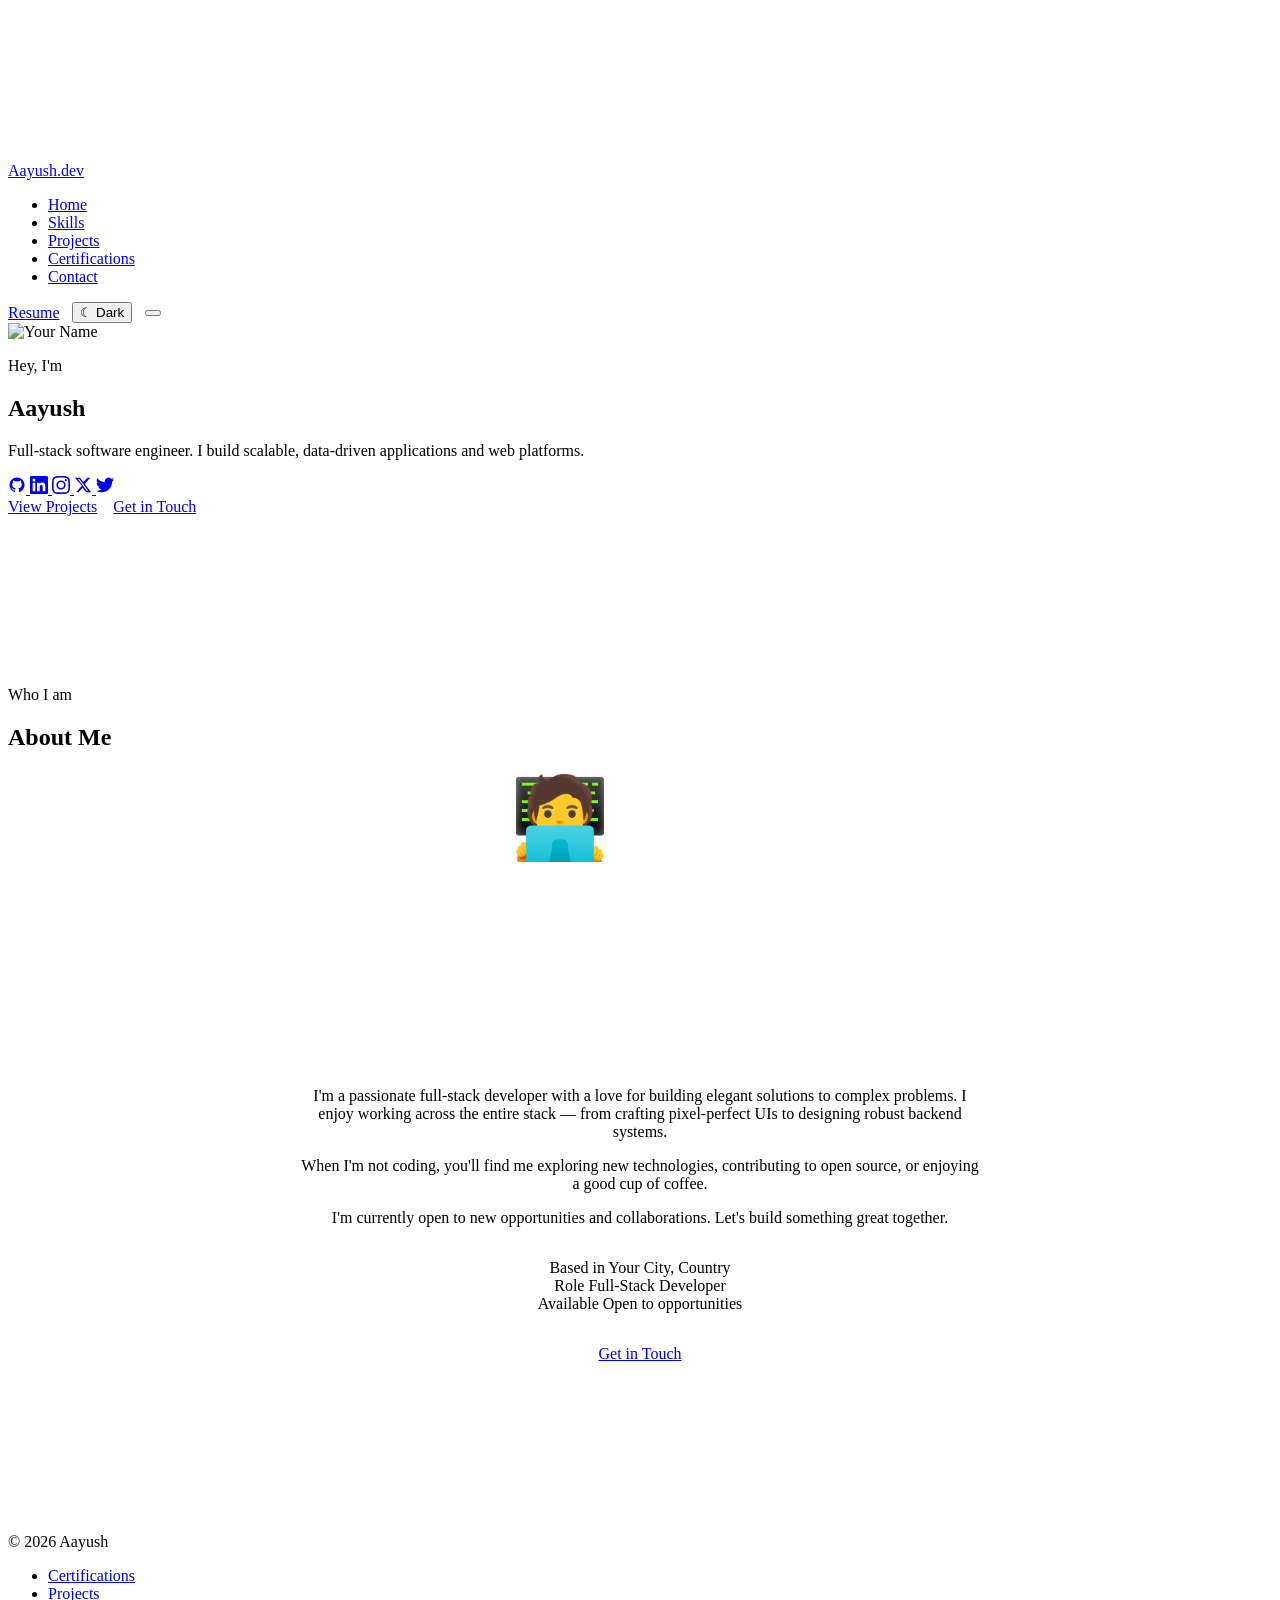
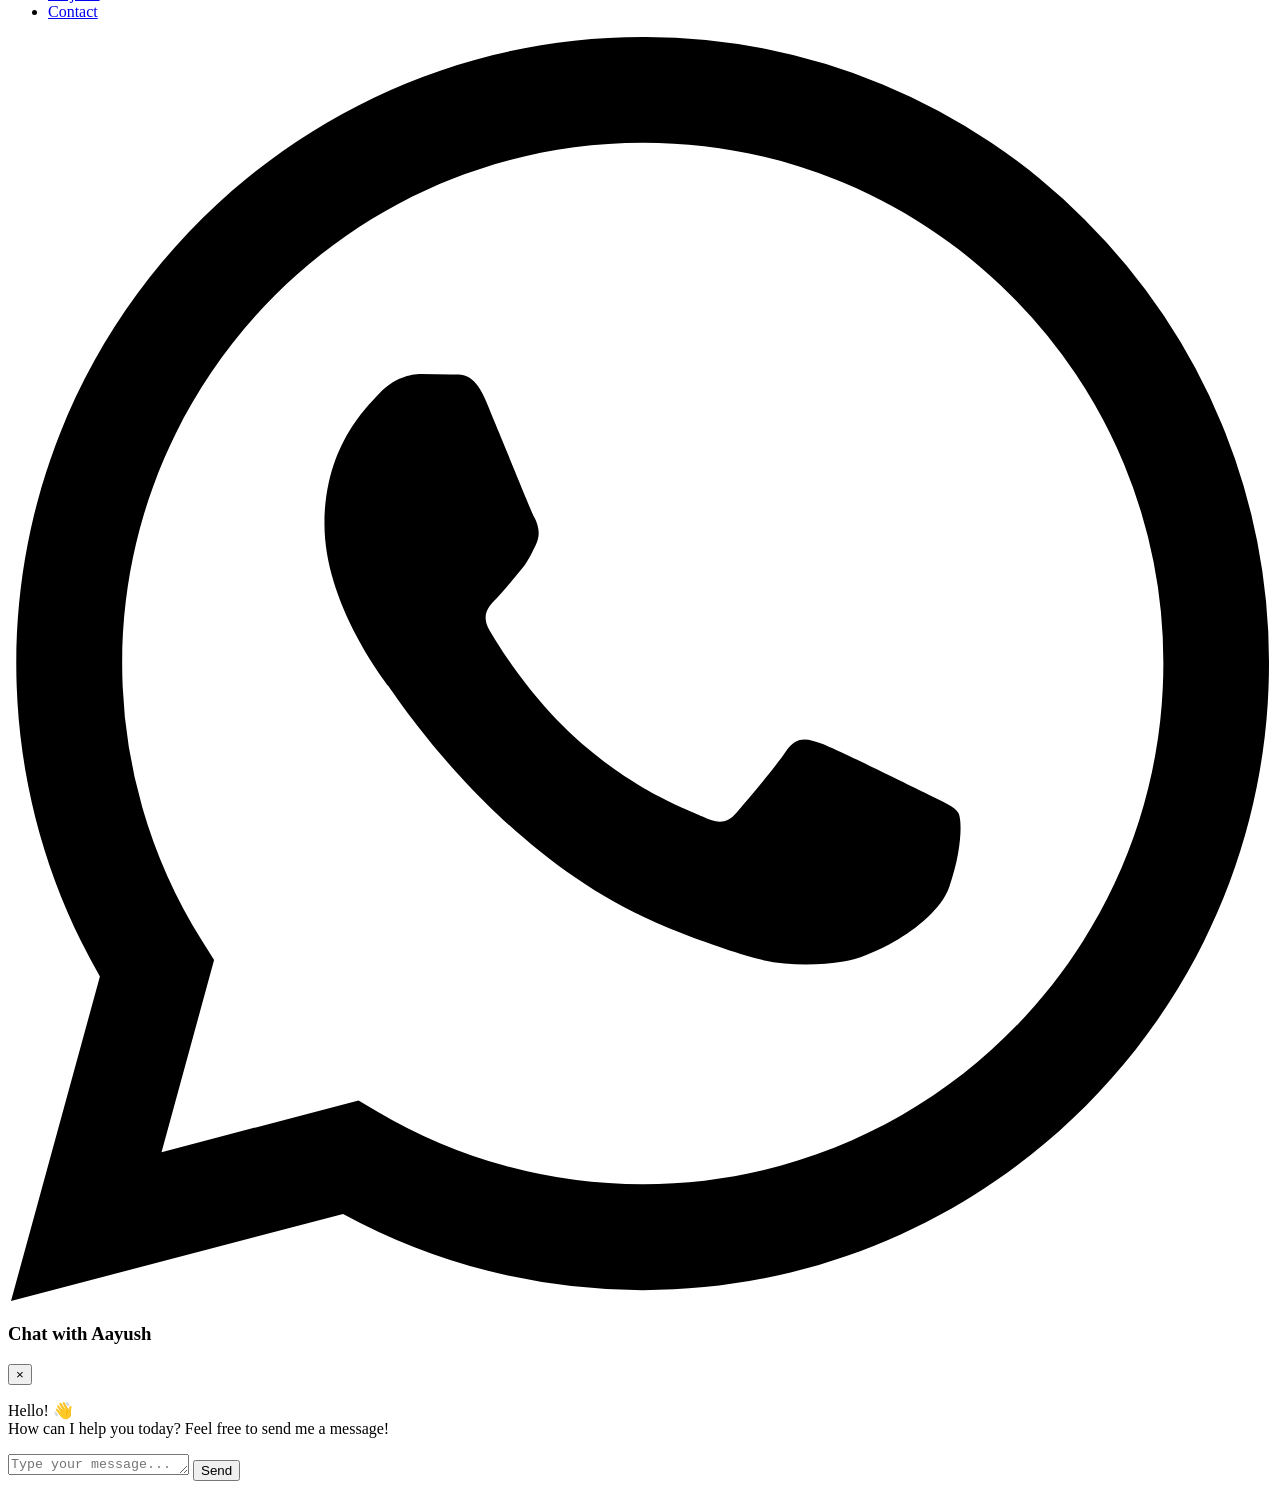
==== index.html @ 555d661d "Add files via upload" ====
<!DOCTYPE html>
<html lang="en">
<head>
  <meta charset="UTF-8" />
  <meta name="viewport" content="width=device-width, initial-scale=1.0" />
  <title>Aayush — Full Stack Developer</title>
  <link rel="stylesheet" href="css/style.css" />
</head>
<body>
  <canvas id="starfield" aria-hidden="true"></canvas>
  <div id="curtain"></div>

  <nav>
    <a href="index.html" class="logo">Aayush.dev</a>
    <ul>
      <li><a href="index.html">Home</a></li>
      <li><a href="skills.html">Skills</a></li>
      <li><a href="projects.html">Projects</a></li>
      <li><a href="certifications.html">Certifications</a></li>
      <li><a href="contact.html">Contact</a></li>
    </ul>
    <div style="display:flex; align-items:center; gap:0.8rem;">
      <a href="resume.html" class="btn nav-resume-btn" aria-label="View Resume">Resume</a>
      <button id="theme-toggle" class="theme-toggle" aria-label="Toggle dark mode">
        <span class="toggle-icon">☾</span>
        <span class="toggle-label">Dark</span>
      </button>
      <button class="hamburger" aria-label="Toggle menu">
        <span></span><span></span><span></span>
      </button>
    </div>
  </nav>

  <!-- HERO -->
  <section class="hero">
    <div class="hero-inner">
      <div class="hero-layout">
        <div class="hero-photo" aria-label="Profile photo placeholder">
          <img src="1700995876569.jpg" alt="Your Name">
          
        </div>
        <div class="hero-text">
          <p class="hero-eyebrow">Hey, I'm</p>
          <h1>Aayush</h1>
          <p class="hero-desc">
            Full-stack software engineer. I build scalable, data-driven
            applications and web platforms.
          </p>
          <!-- Social Icons -->
          <div class="social-icons" aria-label="Social media links">
            <a href="https://github.com/aayush0024" target="_blank" rel="noopener noreferrer" class="social-icon" aria-label="GitHub">
              <svg width="18" height="18" viewBox="0 0 24 24" fill="currentColor"><path d="M12 2C6.477 2 2 6.477 2 12c0 4.418 2.865 8.166 6.839 9.489.5.092.682-.217.682-.482 0-.237-.009-.868-.013-1.703-2.782.604-3.369-1.342-3.369-1.342-.454-1.154-1.11-1.462-1.11-1.462-.908-.62.069-.608.069-.608 1.003.07 1.531 1.03 1.531 1.03.892 1.529 2.341 1.087 2.91.832.092-.647.35-1.088.636-1.338-2.22-.253-4.555-1.11-4.555-4.943 0-1.091.39-1.984 1.029-2.683-.103-.253-.446-1.27.098-2.647 0 0 .84-.269 2.75 1.025A9.578 9.578 0 0 1 12 6.836a9.59 9.59 0 0 1 2.504.337c1.909-1.294 2.747-1.025 2.747-1.025.546 1.377.202 2.394.1 2.647.64.699 1.028 1.592 1.028 2.683 0 3.842-2.339 4.687-4.566 4.935.359.309.678.919.678 1.852 0 1.336-.012 2.415-.012 2.743 0 .267.18.578.688.48C19.138 20.163 22 16.418 22 12c0-5.523-4.477-10-10-10z"/></svg>
            </a>
            <a href="https://linkedin.com/in/aayush0024" target="_blank" rel="noopener noreferrer" class="social-icon" aria-label="LinkedIn">
              <svg width="18" height="18" viewBox="0 0 24 24" fill="currentColor"><path d="M20.447 20.452h-3.554v-5.569c0-1.328-.027-3.037-1.852-3.037-1.853 0-2.136 1.445-2.136 2.939v5.667H9.351V9h3.414v1.561h.046c.477-.9 1.637-1.85 3.37-1.85 3.601 0 4.267 2.37 4.267 5.455v6.286zM5.337 7.433a2.062 2.062 0 0 1-2.063-2.065 2.064 2.064 0 1 1 2.063 2.065zm1.782 13.019H3.555V9h3.564v11.452zM22.225 0H1.771C.792 0 0 .774 0 1.729v20.542C0 23.227.792 24 1.771 24h20.451C23.2 24 24 23.227 24 22.271V1.729C24 .774 23.2 0 22.222 0h.003z"/></svg>
            </a>
            <a href="https://instagram.com/yourhandle" target="_blank" rel="noopener noreferrer" class="social-icon" aria-label="Instagram">
              <svg width="18" height="18" viewBox="0 0 24 24" fill="currentColor"><path d="M12 2.163c3.204 0 3.584.012 4.85.07 3.252.148 4.771 1.691 4.919 4.919.058 1.265.069 1.645.069 4.849 0 3.205-.012 3.584-.069 4.849-.149 3.225-1.664 4.771-4.919 4.919-1.266.058-1.644.07-4.85.07-3.204 0-3.584-.012-4.849-.07-3.26-.149-4.771-1.699-4.919-4.92-.058-1.265-.07-1.644-.07-4.849 0-3.204.013-3.583.07-4.849.149-3.227 1.664-4.771 4.919-4.919 1.266-.057 1.645-.069 4.849-.069zM12 0C8.741 0 8.333.014 7.053.072 2.695.272.273 2.69.073 7.052.014 8.333 0 8.741 0 12c0 3.259.014 3.668.072 4.948.2 4.358 2.618 6.78 6.98 6.98C8.333 23.986 8.741 24 12 24c3.259 0 3.668-.014 4.948-.072 4.354-.2 6.782-2.618 6.979-6.98.059-1.28.073-1.689.073-4.948 0-3.259-.014-3.667-.072-4.947-.196-4.354-2.617-6.78-6.979-6.98C15.668.014 15.259 0 12 0zm0 5.838a6.162 6.162 0 1 0 0 12.324 6.162 6.162 0 0 0 0-12.324zM12 16a4 4 0 1 1 0-8 4 4 0 0 1 0 8zm6.406-11.845a1.44 1.44 0 1 0 0 2.881 1.44 1.44 0 0 0 0-2.881z"/></svg>
            </a>
            <a href="https://x.com/yourhandle" target="_blank" rel="noopener noreferrer" class="social-icon" aria-label="X (Twitter)">
              <svg width="18" height="18" viewBox="0 0 24 24" fill="currentColor"><path d="M18.244 2.25h3.308l-7.227 8.26 8.502 11.24H16.17l-4.714-6.231-5.401 6.231H2.746l7.73-8.835L1.254 2.25H8.08l4.253 5.622 5.911-5.622zm-1.161 17.52h1.833L7.084 4.126H5.117z"/></svg>
            </a>
            <a href="https://twitter.com/yourhandle" target="_blank" rel="noopener noreferrer" class="social-icon" aria-label="Twitter">
              <svg width="18" height="18" viewBox="0 0 24 24" fill="currentColor"><path d="M23.953 4.57a10 10 0 0 1-2.825.775 4.958 4.958 0 0 0 2.163-2.723 9.99 9.99 0 0 1-3.127 1.195 4.929 4.929 0 0 0-8.384 4.482C7.69 8.095 4.067 6.13 1.64 3.162a4.822 4.822 0 0 0-.666 2.475c0 1.71.87 3.213 2.188 4.096a4.904 4.904 0 0 1-2.228-.616v.06a4.923 4.923 0 0 0 3.946 4.827 4.996 4.996 0 0 1-2.212.085 4.937 4.937 0 0 0 4.604 3.417 9.868 9.868 0 0 1-6.102 2.105c-.39 0-.779-.023-1.17-.067a13.995 13.995 0 0 0 7.557 2.209c9.054 0 13.999-7.496 13.999-13.986 0-.209 0-.42-.015-.63a9.936 9.936 0 0 0 2.46-2.548l-.047-.02z"/></svg>
            </a>
          </div>
          <!-- CTA Buttons -->
          <div style="display:flex; gap:1rem; flex-wrap:wrap;">
            <a href="projects.html" class="btn">View Projects</a>
            <a href="contact.html" class="btn btn-ghost">Get in Touch</a>
          </div>
        </div>
      </div>
      <!-- <p class="scroll-hint">Scroll</p> -->
    </div>
  </section>

  <canvas class="canvas-divider" aria-hidden="true"></canvas>

  <!-- ABOUT ME SECTION -->
  <section>
    <div class="section-inner">
      <p class="section-label fade-in">Who I am</p>
      <h2 class="section-title fade-in">About Me</h2>

      <div class="fade-in" style="display:flex; justify-content:center; margin-bottom: 3.5rem;">
        <div class="about-photo-placeholder" aria-label="Profile photo" style="width:260px; height:260px; font-size:5rem;">🧑‍💻</div>
      </div>

      <div class="about-text fade-in" style="max-width: 680px; margin: 0 auto; text-align: center;">
        <p>I'm a passionate full-stack developer with a love for building elegant solutions to complex problems. I enjoy working across the entire stack — from crafting pixel-perfect UIs to designing robust backend systems.</p>
        <p>When I'm not coding, you'll find me exploring new technologies, contributing to open source, or enjoying a good cup of coffee.</p>
        <p>I'm currently open to new opportunities and collaborations. Let's build something great together.</p>

        <div class="about-meta fade-in" style="align-items: center; margin-top: 2rem;">
          <div class="about-meta-item" style="justify-content: center;">
            <span class="label">Based in</span>
            <span class="value">Your City, Country</span>
          </div>
          <div class="about-meta-item" style="justify-content: center;">
            <span class="label">Role</span>
            <span class="value">Full-Stack Developer</span>
          </div>
          <div class="about-meta-item" style="justify-content: center;">
            <span class="label">Available</span>
            <span class="value">Open to opportunities</span>
          </div>
        </div>

        <div style="margin-top: 2rem;">
          <a href="contact.html" class="btn">Get in Touch</a>
        </div>
      </div>
    </div>
  </section>

  <canvas class="canvas-divider" aria-hidden="true"></canvas>

  
  <footer>
    <p>&copy; 2026 Aayush</p>
    <nav>
      <ul>
        <li><a href="certifications.html">Certifications</a></li>
        <li><a href="projects.html">Projects</a></li>
        <li><a href="contact.html">Contact</a></li>
      </ul>
    </nav>
  </footer>

  <div class="toast" id="toast"></div>
  
  <!-- WhatsApp Floating Button -->
  <div class="whatsapp-float" id="whatsappFloat" aria-label="Chat on WhatsApp">
    <svg viewBox="0 0 24 24" aria-hidden="true">
      <path d="M17.472 14.382c-.297-.149-1.758-.867-2.03-.967-.273-.099-.471-.149-.67.149-.197.297-.767.966-.94 1.164-.173.199-.347.223-.644.074-.297-.149-1.255-.462-2.39-1.475-.883-.788-1.48-1.761-1.653-2.059-.173-.297-.018-.458.13-.606.134-.133.297-.347.446-.521.151-.172.2-.296.3-.495.099-.198.05-.372-.025-.521-.075-.148-.669-1.611-.916-2.206-.242-.579-.487-.501-.669-.51l-.57-.01c-.198 0-.52.074-.792.372s-1.04 1.016-1.04 2.479 1.065 2.876 1.213 3.074c.149.198 2.095 3.2 5.076 4.487.709.306 1.263.489 1.694.626.712.226 1.36.194 1.872.118.571-.085 1.758-.719 2.006-1.413.248-.695.248-1.29.173-1.414-.074-.123-.272-.198-.57-.347m-5.421 7.403h-.004a9.87 9.87 0 01-5.031-1.378l-.361-.214-3.741.982.998-3.648-.235-.374a9.86 9.86 0 01-1.51-5.26c.001-5.45 4.436-9.884 9.888-9.884 2.64 0 5.122 1.03 6.988 2.898a9.825 9.825 0 012.893 6.994c-.003 5.45-4.437 9.884-9.885 9.884m8.413-18.297A11.815 11.815 0 0012.05 0C5.495 0 .16 5.335.157 11.892c0 2.096.547 4.142 1.588 5.945L.057 24l6.305-1.654a11.882 11.882 0 005.683 1.448h.005c6.554 0 11.89-5.335 11.893-11.893a11.821 11.821 0 00-3.48-8.413Z"/>
    </svg>
  </div>

  <!-- WhatsApp Dialog -->
  <div class="whatsapp-dialog" id="whatsappDialog">
    <div class="whatsapp-dialog-header">
      <h3>Chat with Aayush</h3>
      <button class="whatsapp-close-btn" id="whatsappClose" aria-label="Close chat">×</button>
    </div>
    <div class="whatsapp-dialog-body">
      <p class="whatsapp-greeting">Hello! 👋<br>How can I help you today? Feel free to send me a message!</p>
      <div class="whatsapp-input-group">
        <textarea class="whatsapp-input" id="whatsappInput" placeholder="Type your message..." rows="1"></textarea>
        <button class="whatsapp-send-btn" id="whatsappSend">Send</button>
      </div>
    </div>
  </div>

  <script src="js/main.js"></script>
</body>
</html>
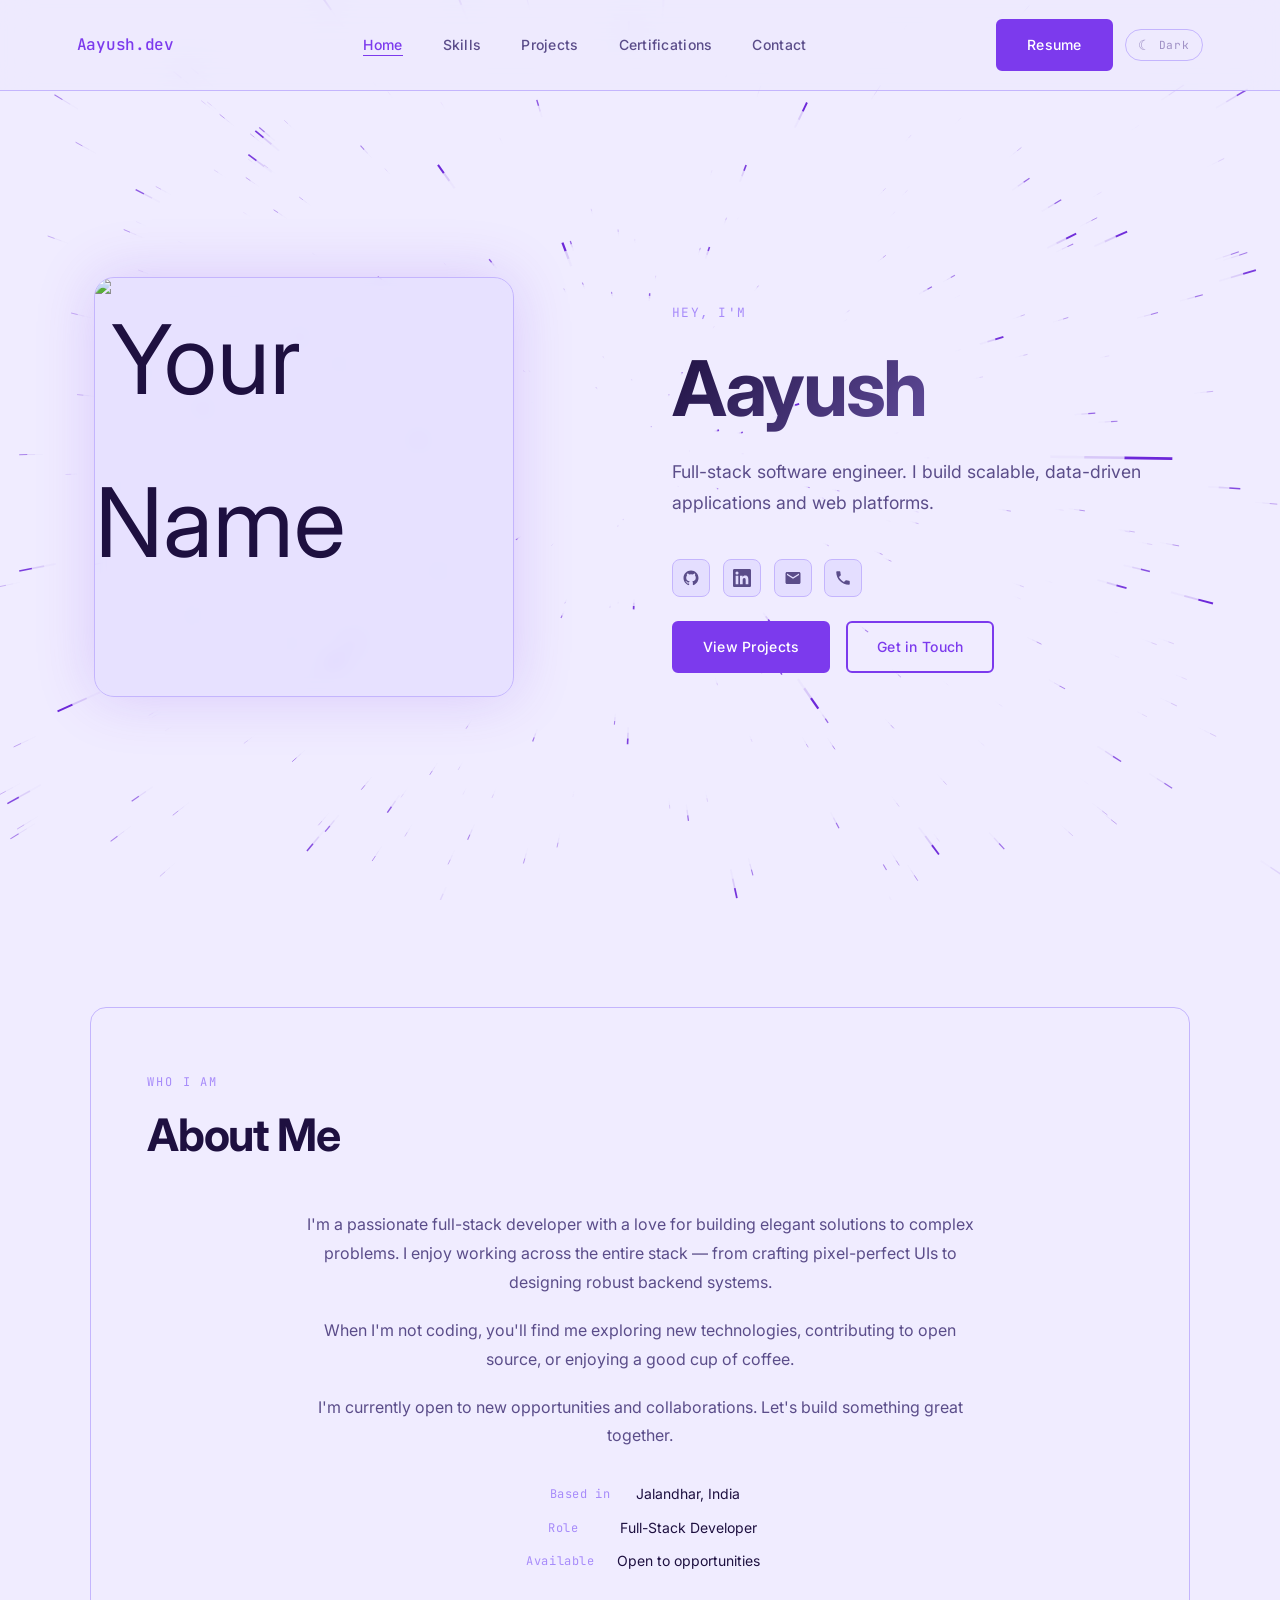
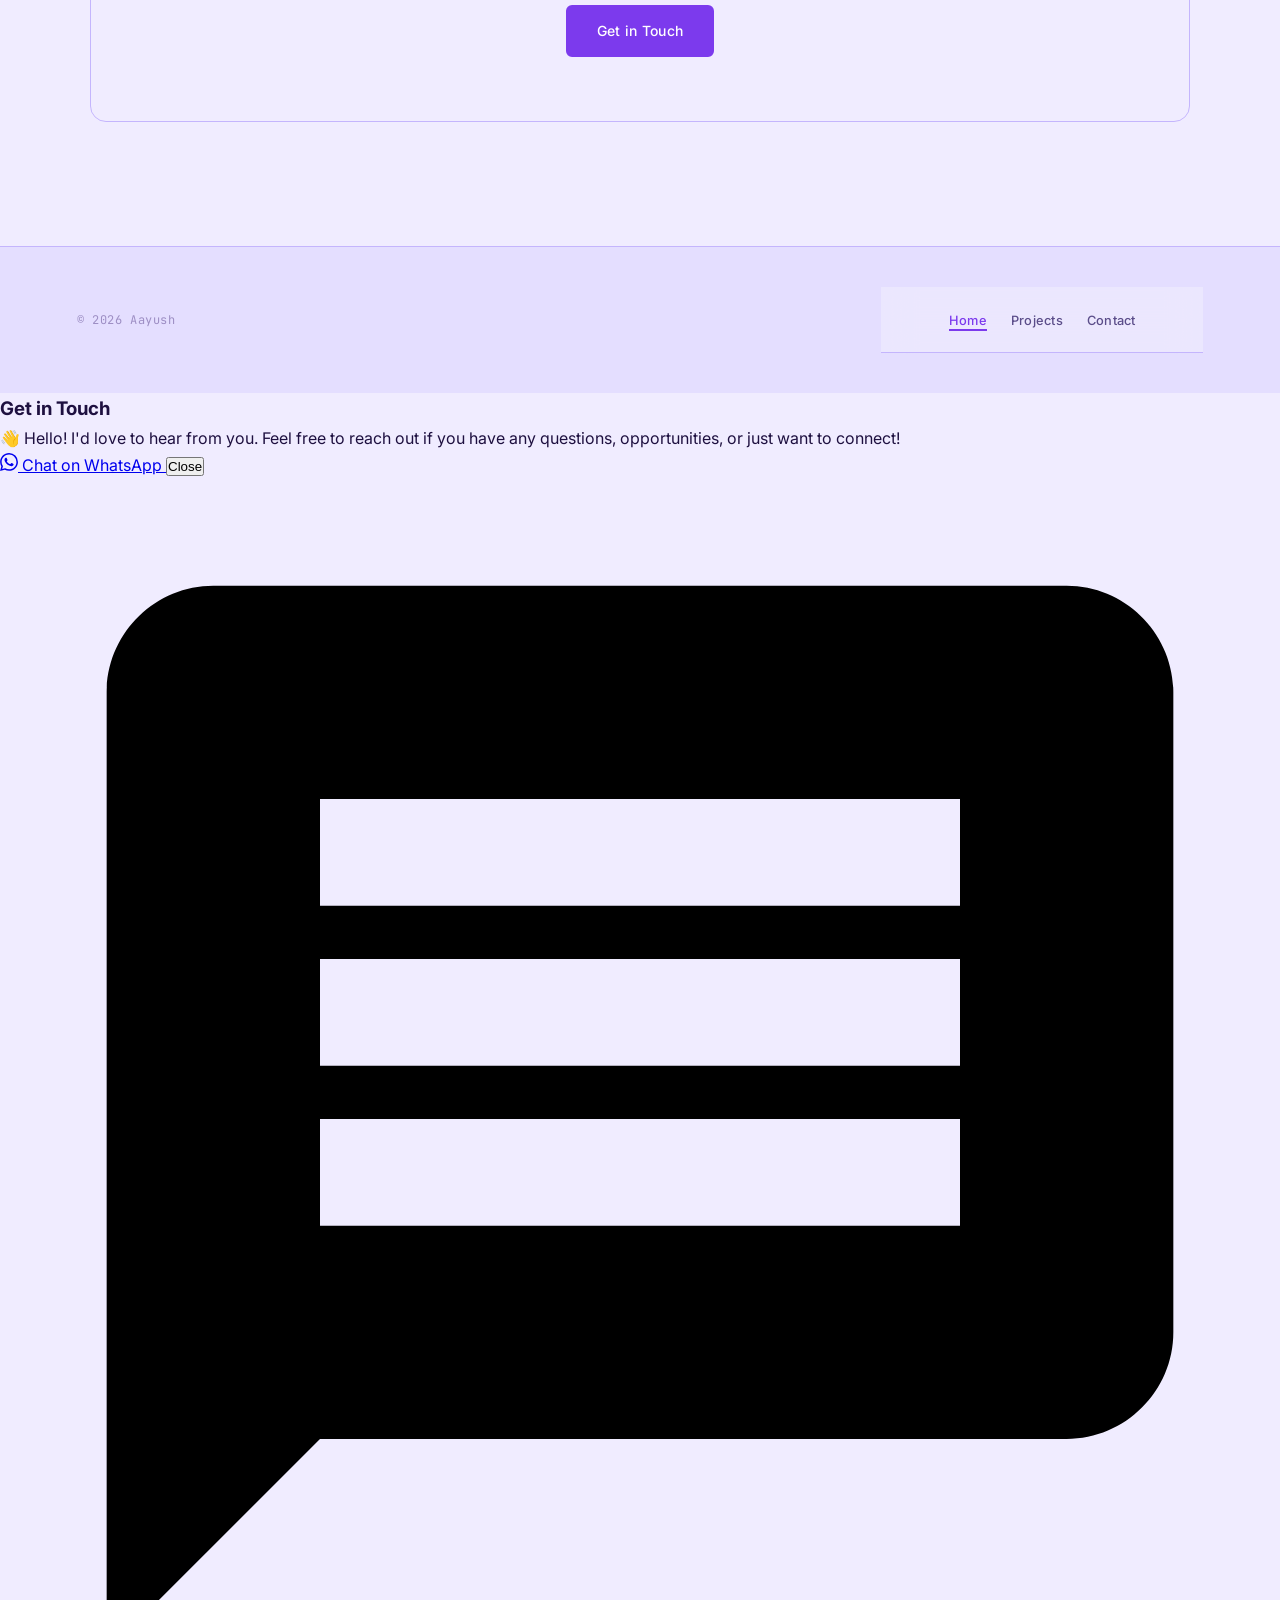
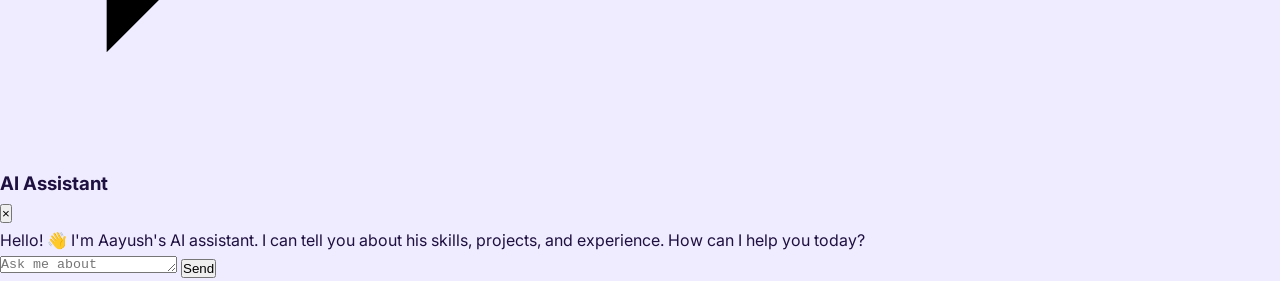
==== commit aaf3a17f: "Update index.html" ====
--- a/index.html
+++ b/index.html
@@ -36,7 +36,7 @@
     <div class="hero-inner">
       <div class="hero-layout">
         <div class="hero-photo" aria-label="Profile photo placeholder">
-          <img src="1700995876569.jpg" alt="Your Name">
+          <img src="images/Hero.jpg" alt="Your Name">
           
         </div>
         <div class="hero-text">
@@ -54,20 +54,17 @@
             <a href="https://linkedin.com/in/aayush0024" target="_blank" rel="noopener noreferrer" class="social-icon" aria-label="LinkedIn">
               <svg width="18" height="18" viewBox="0 0 24 24" fill="currentColor"><path d="M20.447 20.452h-3.554v-5.569c0-1.328-.027-3.037-1.852-3.037-1.853 0-2.136 1.445-2.136 2.939v5.667H9.351V9h3.414v1.561h.046c.477-.9 1.637-1.85 3.37-1.85 3.601 0 4.267 2.37 4.267 5.455v6.286zM5.337 7.433a2.062 2.062 0 0 1-2.063-2.065 2.064 2.064 0 1 1 2.063 2.065zm1.782 13.019H3.555V9h3.564v11.452zM22.225 0H1.771C.792 0 0 .774 0 1.729v20.542C0 23.227.792 24 1.771 24h20.451C23.2 24 24 23.227 24 22.271V1.729C24 .774 23.2 0 22.222 0h.003z"/></svg>
             </a>
-            <a href="https://instagram.com/yourhandle" target="_blank" rel="noopener noreferrer" class="social-icon" aria-label="Instagram">
-              <svg width="18" height="18" viewBox="0 0 24 24" fill="currentColor"><path d="M12 2.163c3.204 0 3.584.012 4.85.07 3.252.148 4.771 1.691 4.919 4.919.058 1.265.069 1.645.069 4.849 0 3.205-.012 3.584-.069 4.849-.149 3.225-1.664 4.771-4.919 4.919-1.266.058-1.644.07-4.85.07-3.204 0-3.584-.012-4.849-.07-3.26-.149-4.771-1.699-4.919-4.92-.058-1.265-.07-1.644-.07-4.849 0-3.204.013-3.583.07-4.849.149-3.227 1.664-4.771 4.919-4.919 1.266-.057 1.645-.069 4.849-.069zM12 0C8.741 0 8.333.014 7.053.072 2.695.272.273 2.69.073 7.052.014 8.333 0 8.741 0 12c0 3.259.014 3.668.072 4.948.2 4.358 2.618 6.78 6.98 6.98C8.333 23.986 8.741 24 12 24c3.259 0 3.668-.014 4.948-.072 4.354-.2 6.782-2.618 6.979-6.98.059-1.28.073-1.689.073-4.948 0-3.259-.014-3.667-.072-4.947-.196-4.354-2.617-6.78-6.979-6.98C15.668.014 15.259 0 12 0zm0 5.838a6.162 6.162 0 1 0 0 12.324 6.162 6.162 0 0 0 0-12.324zM12 16a4 4 0 1 1 0-8 4 4 0 0 1 0 8zm6.406-11.845a1.44 1.44 0 1 0 0 2.881 1.44 1.44 0 0 0 0-2.881z"/></svg>
+            <a href="mailto:1729aayush@gmail.com" class="social-icon" aria-label="Email">
+              <svg width="18" height="18" viewBox="0 0 24 24" fill="currentColor"><path d="M20 4H4c-1.1 0-1.99.9-1.99 2L2 18c0 1.1.9 2 2 2h16c1.1 0 2-.9 2-2V6c0-1.1-.9-2-2-2zm0 4l-8 5-8-5V6l8 5 8-5v2z"/></svg>
             </a>
-            <a href="https://x.com/yourhandle" target="_blank" rel="noopener noreferrer" class="social-icon" aria-label="X (Twitter)">
-              <svg width="18" height="18" viewBox="0 0 24 24" fill="currentColor"><path d="M18.244 2.25h3.308l-7.227 8.26 8.502 11.24H16.17l-4.714-6.231-5.401 6.231H2.746l7.73-8.835L1.254 2.25H8.08l4.253 5.622 5.911-5.622zm-1.161 17.52h1.833L7.084 4.126H5.117z"/></svg>
-            </a>
-            <a href="https://twitter.com/yourhandle" target="_blank" rel="noopener noreferrer" class="social-icon" aria-label="Twitter">
-              <svg width="18" height="18" viewBox="0 0 24 24" fill="currentColor"><path d="M23.953 4.57a10 10 0 0 1-2.825.775 4.958 4.958 0 0 0 2.163-2.723 9.99 9.99 0 0 1-3.127 1.195 4.929 4.929 0 0 0-8.384 4.482C7.69 8.095 4.067 6.13 1.64 3.162a4.822 4.822 0 0 0-.666 2.475c0 1.71.87 3.213 2.188 4.096a4.904 4.904 0 0 1-2.228-.616v.06a4.923 4.923 0 0 0 3.946 4.827 4.996 4.996 0 0 1-2.212.085 4.937 4.937 0 0 0 4.604 3.417 9.868 9.868 0 0 1-6.102 2.105c-.39 0-.779-.023-1.17-.067a13.995 13.995 0 0 0 7.557 2.209c9.054 0 13.999-7.496 13.999-13.986 0-.209 0-.42-.015-.63a9.936 9.936 0 0 0 2.46-2.548l-.047-.02z"/></svg>
+            <a href="tel:+917888376973" class="social-icon" aria-label="Phone">
+              <svg width="18" height="18" viewBox="0 0 24 24" fill="currentColor"><path d="M6.62 10.79c1.44 2.83 3.76 5.14 6.59 6.59l2.2-2.2c.27-.27.67-.36 1.02-.24 1.12.37 2.33.57 3.57.57.55 0 1 .45 1 1V20c0 .55-.45 1-1 1-9.39 0-17-7.61-17-17 0-.55.45-1 1-1h3.5c.55 0 1 .45 1 1 0 1.25.2 2.45.57 3.57.11.35.03.74-.25 1.02l-2.2 2.2z"/></svg>
             </a>
           </div>
           <!-- CTA Buttons -->
           <div style="display:flex; gap:1rem; flex-wrap:wrap;">
             <a href="projects.html" class="btn">View Projects</a>
-            <a href="contact.html" class="btn btn-ghost">Get in Touch</a>
+            <a href="#" class="btn btn-ghost" onclick="openContactDialog(); return false;">Get in Touch</a>
           </div>
         </div>
       </div>
@@ -83,10 +80,6 @@
       <p class="section-label fade-in">Who I am</p>
       <h2 class="section-title fade-in">About Me</h2>
 
-      <div class="fade-in" style="display:flex; justify-content:center; margin-bottom: 3.5rem;">
-        <div class="about-photo-placeholder" aria-label="Profile photo" style="width:260px; height:260px; font-size:5rem;">🧑‍💻</div>
-      </div>
-
       <div class="about-text fade-in" style="max-width: 680px; margin: 0 auto; text-align: center;">
         <p>I'm a passionate full-stack developer with a love for building elegant solutions to complex problems. I enjoy working across the entire stack — from crafting pixel-perfect UIs to designing robust backend systems.</p>
         <p>When I'm not coding, you'll find me exploring new technologies, contributing to open source, or enjoying a good cup of coffee.</p>
@@ -95,7 +88,7 @@
         <div class="about-meta fade-in" style="align-items: center; margin-top: 2rem;">
           <div class="about-meta-item" style="justify-content: center;">
             <span class="label">Based in</span>
-            <span class="value">Your City, Country</span>
+            <span class="value">Jalandhar, India</span>
           </div>
           <div class="about-meta-item" style="justify-content: center;">
             <span class="label">Role</span>
@@ -108,7 +101,7 @@
         </div>
 
         <div style="margin-top: 2rem;">
-          <a href="contact.html" class="btn">Get in Touch</a>
+          <a href="#" class="btn" onclick="openContactDialog(); return false;">Get in Touch</a>
         </div>
       </div>
     </div>
@@ -121,7 +114,7 @@
     <p>&copy; 2026 Aayush</p>
     <nav>
       <ul>
-        <li><a href="certifications.html">Certifications</a></li>
+        <li><a href="index.html">Home</a></li>
         <li><a href="projects.html">Projects</a></li>
         <li><a href="contact.html">Contact</a></li>
       </ul>
@@ -130,25 +123,53 @@
 
   <div class="toast" id="toast"></div>
   
-  <!-- WhatsApp Floating Button -->
-  <div class="whatsapp-float" id="whatsappFloat" aria-label="Chat on WhatsApp">
+  <!-- Contact Dialog Overlay -->
+  <div class="contact-overlay" id="contactOverlay"></div>
+  
+  <!-- Contact Dialog -->
+  <div class="contact-dialog" id="contactDialog">
+    <div class="contact-dialog-header">
+      <h3>Get in Touch</h3>
+    </div>
+    <div class="contact-dialog-body">
+      <div class="contact-greeting">
+        <span class="emoji">👋</span>
+        Hello! I'd love to hear from you. Feel free to reach out if you have any questions, opportunities, or just want to connect!
+      </div>
+      <div class="contact-buttons">
+        <a href="https://wa.me/+917888376973?text=Hi%20Aayush!%20I%20found%20your%20portfolio%20and%20would%20like%20to%20connect." target="_blank" rel="noopener noreferrer" class="contact-btn-whatsapp">
+          <svg width="18" height="18" viewBox="0 0 24 24" fill="currentColor">
+            <path d="M17.472 14.382c-.297-.149-1.758-.867-2.03-.967-.273-.099-.471-.149-.67.149-.197.297-.767.966-.94 1.164-.173.199-.347.223-.644.074-.297-.149-1.255-.462-2.39-1.475-.883-.788-1.48-1.761-1.653-2.059-.173-.297-.018-.458.13-.606.134-.133.297-.347.446-.521.151-.172.2-.296.3-.495.099-.198.05-.372-.025-.521-.075-.148-.669-1.611-.916-2.206-.242-.579-.487-.501-.669-.51l-.57-.01c-.198 0-.52.074-.792.372s-1.04 1.016-1.04 2.479 1.065 2.876 1.213 3.074c.149.198 2.095 3.2 5.076 4.487.709.306 1.263.489 1.694.626.712.226 1.36.194 1.872.118.571-.085 1.758-.719 2.006-1.413.248-.695.248-1.29.173-1.414-.074-.123-.272-.198-.57-.347m-5.421 7.403h-.004a9.87 9.87 0 01-5.031-1.378l-.361-.214-3.741.982.998-3.648-.235-.374a9.86 9.86 0 01-1.51-5.26c.001-5.45 4.436-9.884 9.888-9.884 2.64 0 5.122 1.03 6.988 2.898a9.825 9.825 0 012.893 6.994c-.003 5.45-4.437 9.884-9.885 9.884m8.413-18.297A11.815 11.815 0 0012.05 0C5.495 0 .16 5.335.157 11.892c0 2.096.547 4.142 1.588 5.945L.057 24l6.305-1.654a11.882 11.882 0 005.683 1.448h.005c6.554 0 11.89-5.335 11.893-11.893a11.821 11.821 0 00-3.48-8.413Z"/>
+          </svg>
+          Chat on WhatsApp
+        </a>
+        <button class="contact-btn-close" onclick="closeContactDialog()">Close</button>
+      </div>
+    </div>
+  </div>
+  
+  <!-- AI Chatbot Floating Button -->
+  <div class="ai-chat-float" id="aiChatFloat" aria-label="Chat with AI Assistant">
     <svg viewBox="0 0 24 24" aria-hidden="true">
-      <path d="M17.472 14.382c-.297-.149-1.758-.867-2.03-.967-.273-.099-.471-.149-.67.149-.197.297-.767.966-.94 1.164-.173.199-.347.223-.644.074-.297-.149-1.255-.462-2.39-1.475-.883-.788-1.48-1.761-1.653-2.059-.173-.297-.018-.458.13-.606.134-.133.297-.347.446-.521.151-.172.2-.296.3-.495.099-.198.05-.372-.025-.521-.075-.148-.669-1.611-.916-2.206-.242-.579-.487-.501-.669-.51l-.57-.01c-.198 0-.52.074-.792.372s-1.04 1.016-1.04 2.479 1.065 2.876 1.213 3.074c.149.198 2.095 3.2 5.076 4.487.709.306 1.263.489 1.694.626.712.226 1.36.194 1.872.118.571-.085 1.758-.719 2.006-1.413.248-.695.248-1.29.173-1.414-.074-.123-.272-.198-.57-.347m-5.421 7.403h-.004a9.87 9.87 0 01-5.031-1.378l-.361-.214-3.741.982.998-3.648-.235-.374a9.86 9.86 0 01-1.51-5.26c.001-5.45 4.436-9.884 9.888-9.884 2.64 0 5.122 1.03 6.988 2.898a9.825 9.825 0 012.893 6.994c-.003 5.45-4.437 9.884-9.885 9.884m8.413-18.297A11.815 11.815 0 0012.05 0C5.495 0 .16 5.335.157 11.892c0 2.096.547 4.142 1.588 5.945L.057 24l6.305-1.654a11.882 11.882 0 005.683 1.448h.005c6.554 0 11.89-5.335 11.893-11.893a11.821 11.821 0 00-3.48-8.413Z"/>
+      <path d="M20 2H4c-1.1 0-2 .9-2 2v18l4-4h14c1.1 0 2-.9 2-2V4c0-1.1-.9-2-2-2zm-2 12H6v-2h12v2zm0-3H6V9h12v2zm0-3H6V6h12v2z"/>
     </svg>
   </div>
 
-  <!-- WhatsApp Dialog -->
-  <div class="whatsapp-dialog" id="whatsappDialog">
-    <div class="whatsapp-dialog-header">
-      <h3>Chat with Aayush</h3>
-      <button class="whatsapp-close-btn" id="whatsappClose" aria-label="Close chat">×</button>
+  <!-- AI Chatbot Dialog -->
+  <div class="ai-chat-dialog" id="aiChatDialog">
+    <div class="ai-chat-header">
+      <h3>
+        <span class="ai-status-dot"></span>
+        AI Assistant
+      </h3>
+      <button class="ai-close-btn" id="aiChatClose" aria-label="Close chat">×</button>
     </div>
-    <div class="whatsapp-dialog-body">
-      <p class="whatsapp-greeting">Hello! 👋<br>How can I help you today? Feel free to send me a message!</p>
-      <div class="whatsapp-input-group">
-        <textarea class="whatsapp-input" id="whatsappInput" placeholder="Type your message..." rows="1"></textarea>
-        <button class="whatsapp-send-btn" id="whatsappSend">Send</button>
-      </div>
+    <div class="ai-chat-body" id="aiChatBody">
+      <div class="ai-message bot">Hello! 👋 I'm Aayush's AI assistant. I can tell you about his skills, projects, and experience. How can I help you today?</div>
+    </div>
+    <div class="ai-chat-input-group">
+      <textarea class="ai-chat-input" id="aiChatInput" placeholder="Ask me about Aayush..." rows="1"></textarea>
+      <button class="ai-send-btn" id="aiChatSend">Send</button>
     </div>
   </div>
 
--- a/css/style.css
+++ b/css/style.css
@@ -0,0 +1,1402 @@
+@import url('https://fonts.googleapis.com/css2?family=Inter:wght@300;400;500;600;700&family=JetBrains+Mono:wght@300;400;500&display=swap');
+
+*, *::before, *::after {
+  margin: 0;
+  padding: 0;
+  box-sizing: border-box;
+}
+
+/* ── LIGHT MODE ── */
+:root {
+  --bg:           #f0ecff;
+  --bg2:          #e4deff;
+  --bg-glass:     rgba(240, 236, 255, 0.78);
+  --bg2-glass:    rgba(228, 222, 255, 0.82);
+  --text:         #1e1040;
+  --text-muted:   #5b4d8a;
+  --text-faint:   #9d8ec4;
+  --accent:       #7c3aed;
+  --accent2:      #a78bfa;
+  --accent-hover: #6d28d9;
+  --border:       rgba(124, 58, 237, 0.2);
+  --border-solid: #c4b5fd;
+  --glass-nav:    rgba(237, 233, 254, 0.82);
+  --mono: 'JetBrains Mono', monospace;
+  --sans: 'Inter', sans-serif;
+  --transition: 0.4s cubic-bezier(0.4, 0, 0.2, 1);
+}
+
+/* ── DARK MODE ── */
+[data-theme="dark"] {
+  --bg:           #0d0820;
+  --bg2:          #160e30;
+  --bg-glass:     rgba(13, 8, 32, 0.80);
+  --bg2-glass:    rgba(22, 14, 48, 0.85);
+  --text:         #e8e0ff;
+  --text-muted:   #b8a8e8;
+  --text-faint:   #6b5b9a;
+  --accent:       #a78bfa;
+  --accent2:      #c4b5fd;
+  --accent-hover: #c4b5fd;
+  --border:       rgba(167, 139, 250, 0.2);
+  --border-solid: #4c3880;
+  --glass-nav:    rgba(13, 8, 32, 0.85);
+}
+
+html { scroll-behavior: smooth; }
+
+body {
+  font-family: var(--sans);
+  background: var(--bg);
+  color: var(--text);
+  line-height: 1.7;
+  overflow-x: hidden;
+  position: relative;
+}
+
+/* ── STARFIELD ── */
+#starfield {
+  position: fixed;
+  inset: 0;
+  width: 100%;
+  height: 100%;
+  z-index: 0;
+  pointer-events: none;
+}
+
+nav, section, footer, .canvas-divider {
+  position: relative;
+  z-index: 1;
+}
+
+/* Sections: translucent glass so starfield peeks through */
+section {
+  padding: 4rem 6%;
+  background: transparent;
+  backdrop-filter: none;
+  -webkit-backdrop-filter: none;
+}
+
+/* Inner content wrapper — centered card with starfield visible on sides */
+.section-inner {
+  max-width: 1100px;
+  margin: 0 auto;
+  padding: 4rem 5%;
+  background: var(--bg-glass);
+  backdrop-filter: blur(10px);
+  -webkit-backdrop-filter: blur(10px);
+  border-radius: 16px;
+  border: 1px solid var(--border-solid);
+}
+
+/* Hero fully transparent — starfield fully visible */
+section.hero {
+  background: transparent;
+  backdrop-filter: none;
+  -webkit-backdrop-filter: none;
+  padding: 0;
+}
+
+/* ── PAGE TRANSITION ── */
+#curtain {
+  position: fixed;
+  inset: 0;
+  z-index: 9998;
+  pointer-events: none;
+  opacity: 0;
+  background: #000;
+  transition: opacity 0.35s ease;
+}
+
+/* ── NAV ── */
+nav {
+  display: flex;
+  justify-content: space-between;
+  align-items: center;
+  padding: 1.2rem 6%;
+  position: sticky;
+  top: 0;
+  background: var(--glass-nav);
+  backdrop-filter: blur(16px);
+  -webkit-backdrop-filter: blur(16px);
+  z-index: 100;
+  border-bottom: 1px solid var(--border-solid);
+  transition: background 0.3s;
+}
+
+.logo {
+  font-family: var(--mono);
+  font-size: 1rem;
+  font-weight: 500;
+  color: var(--accent);
+  text-decoration: none;
+  letter-spacing: -0.02em;
+}
+
+nav ul {
+  list-style: none;
+  display: flex;
+  gap: 2.5rem;
+}
+
+nav ul a {
+  font-family: var(--sans);
+  font-size: 0.875rem;
+  font-weight: 500;
+  color: var(--text-muted);
+  text-decoration: none;
+  letter-spacing: 0.02em;
+  position: relative;
+  transition: color 0.3s;
+}
+
+nav ul a::after {
+  content: '';
+  position: absolute;
+  bottom: -3px;
+  left: 0;
+  width: 0;
+  height: 1.5px;
+  background: var(--accent);
+  transition: width 0.3s ease;
+}
+
+nav ul a:hover,
+nav ul a.active {
+  color: var(--accent);
+}
+
+nav ul a:hover::after,
+nav ul a.active::after {
+  width: 100%;
+}
+
+.hamburger {
+  display: none;
+  flex-direction: column;
+  gap: 5px;
+  cursor: pointer;
+  background: none;
+  border: none;
+  padding: 4px;
+}
+
+.hamburger span {
+  width: 22px;
+  height: 1.5px;
+  background: var(--text);
+  transition: 0.3s;
+  display: block;
+}
+
+/* ── THEME TOGGLE ── */
+.theme-toggle {
+  background: none;
+  border: 1px solid var(--border-solid);
+  border-radius: 20px;
+  padding: 0.35rem 0.75rem;
+  cursor: pointer;
+  font-family: var(--mono);
+  font-size: 0.7rem;
+  color: var(--text-faint);
+  letter-spacing: 0.08em;
+  display: flex;
+  align-items: center;
+  gap: 0.4rem;
+  transition: border-color 0.3s, color 0.3s;
+  white-space: nowrap;
+}
+
+.theme-toggle:hover {
+  border-color: var(--accent);
+  color: var(--accent);
+}
+
+.theme-toggle .toggle-icon { font-size: 0.85rem; }
+
+/* ── HERO ── */
+.hero {
+  min-height: 88vh;
+  display: flex;
+  flex-direction: column;
+  justify-content: center;
+  padding: 4rem 6%;
+  position: relative;
+  overflow: hidden;
+}
+
+.hero-inner {
+  position: relative;
+  z-index: 1;
+  width: 100%;
+}
+
+.hero-layout {
+  display: grid;
+  grid-template-columns: 1fr 1fr;
+  gap: 4rem;
+  align-items: center;
+  width: 100%;
+}
+
+.hero-text {
+  display: flex;
+  flex-direction: column;
+  justify-content: center;
+}
+
+.hero-eyebrow {
+  font-family: var(--mono);
+  font-size: 0.8rem;
+  color: var(--accent2);
+  letter-spacing: 0.1em;
+  text-transform: uppercase;
+  margin-bottom: 1.5rem;
+}
+
+.hero h1 {
+  font-size: clamp(2.5rem, 6vw, 5rem);
+  font-weight: 700;
+  line-height: 1.1;
+  letter-spacing: -0.03em;
+  margin-bottom: 1.5rem;
+  background: linear-gradient(135deg, var(--text) 0%, var(--accent2) 100%);
+  -webkit-background-clip: text;
+  -webkit-text-fill-color: transparent;
+  background-clip: text;
+}
+
+.hero-desc {
+  font-size: 1.1rem;
+  color: var(--text-muted);
+  max-width: 480px;
+  margin-bottom: 2.5rem;
+  line-height: 1.8;
+}
+
+.hero-photo {
+  width: 100%;
+  aspect-ratio: 1;
+  max-width: 420px;
+  border-radius: 20px;
+  border: 1px solid var(--border-solid);
+  background: var(--bg2-glass);
+  backdrop-filter: blur(8px);
+  display: flex;
+  align-items: center;
+  justify-content: center;
+  font-size: 6rem;
+  overflow: hidden;
+  justify-self: center;
+  box-shadow: 0 0 60px rgba(124, 58, 237, 0.2);
+}
+
+.hero-photo img {
+  width: 100%;
+  height: 100%;
+  object-fit: cover;
+}
+
+.scroll-hint {
+  font-family: var(--mono);
+  font-size: 0.75rem;
+  color: var(--text-faint);
+  letter-spacing: 0.15em;
+  text-transform: uppercase;
+  display: flex;
+  align-items: center;
+  gap: 0.8rem;
+  margin-top: 4rem;
+}
+
+.scroll-hint::before {
+  content: '';
+  width: 40px;
+  height: 1px;
+  background: var(--accent2);
+}
+
+/* ── CANVAS DIVIDER ── */
+.canvas-divider {
+  width: 100%;
+  height: 60px;
+  display: block;
+  opacity: 0;
+  pointer-events: none;
+}
+
+/* ── SECTION LABELS ── */
+.section-label {
+  font-family: var(--mono);
+  font-size: 0.75rem;
+  color: var(--accent2);
+  letter-spacing: 0.15em;
+  text-transform: uppercase;
+  margin-bottom: 1rem;
+}
+
+.section-title {
+  font-size: clamp(1.8rem, 4vw, 2.8rem);
+  font-weight: 700;
+  letter-spacing: -0.03em;
+  margin-bottom: 3rem;
+  line-height: 1.2;
+  color: var(--text);
+}
+
+/* ── ABOUT ── */
+.about-layout {
+  display: grid;
+  grid-template-columns: 1fr 1.4fr;
+  gap: 5rem;
+  align-items: start;
+  max-width: 1000px;
+}
+
+.about-photo-placeholder {
+  background: var(--bg2);
+  border: 1px solid var(--border-solid);
+  border-radius: 50%;
+  display: flex;
+  align-items: center;
+  justify-content: center;
+  box-shadow: 0 0 40px rgba(124, 58, 237, 0.2);
+}
+
+.about-text p {
+  color: var(--text-muted);
+  margin-bottom: 1.2rem;
+  font-size: 1rem;
+  line-height: 1.8;
+}
+
+.about-meta {
+  margin-top: 2rem;
+  display: flex;
+  flex-direction: column;
+  gap: 0.6rem;
+}
+
+.about-meta-item {
+  display: flex;
+  gap: 1rem;
+  font-size: 0.875rem;
+}
+
+.about-meta-item .label {
+  font-family: var(--mono);
+  color: var(--accent2);
+  min-width: 80px;
+  font-size: 0.75rem;
+  letter-spacing: 0.05em;
+  padding-top: 2px;
+}
+
+.about-meta-item .value { color: var(--text); }
+
+/* ── SKILLS ── */
+.skills-categories {
+  display: grid;
+  grid-template-columns: repeat(auto-fit, minmax(220px, 1fr));
+  gap: 2rem;
+  max-width: 1000px;
+}
+
+.skill-group {
+  background: var(--bg2);
+  border: 1px solid var(--border-solid);
+  border-radius: 12px;
+  padding: 1.5rem;
+}
+
+.skill-group h3 {
+  font-family: var(--mono);
+  font-size: 0.75rem;
+  letter-spacing: 0.1em;
+  text-transform: uppercase;
+  color: var(--accent);
+  margin-bottom: 1rem;
+  padding-bottom: 0.5rem;
+  border-bottom: 1px solid var(--border-solid);
+}
+
+.skill-list {
+  list-style: none;
+  display: flex;
+  flex-direction: column;
+  gap: 0.5rem;
+}
+
+.skill-list li {
+  font-size: 0.95rem;
+  color: var(--text-muted);
+  display: flex;
+  align-items: center;
+  gap: 0.6rem;
+}
+
+.skill-list li::before {
+  content: '';
+  width: 4px;
+  height: 4px;
+  border-radius: 50%;
+  background: var(--accent2);
+  flex-shrink: 0;
+}
+
+/* ── NAV RESUME BUTTON ── */
+.nav-resume-btn {
+  padding: 0.4rem 1.1rem;
+  font-size: 0.78rem;
+  border-radius: 20px;
+  letter-spacing: 0.04em;
+}
+
+/* ── CERT PREVIEW (shorter than project preview) ── */
+.cert-preview {
+  height: 120px;
+}
+
+/* ── RESUME PAGE ── */
+.resume-header {
+  display: flex;
+  justify-content: space-between;
+  align-items: flex-end;
+  flex-wrap: wrap;
+  gap: 1.5rem;
+  margin-bottom: 2rem;
+}
+
+.resume-download-btn {
+  display: inline-flex;
+  align-items: center;
+  gap: 0.5rem;
+  border-radius: 20px;
+  padding: 0.55rem 1.4rem;
+  font-size: 0.85rem;
+  white-space: nowrap;
+}
+
+.resume-viewer {
+  position: relative;
+  border-radius: 12px;
+  overflow: hidden;
+  border: 1px solid var(--border-solid);
+  background: var(--bg2);
+  min-height: 80vh;
+}
+
+.resume-iframe {
+  width: 100%;
+  height: 80vh;
+  border: none;
+  display: block;
+}
+
+.resume-viewer object,
+.resume-viewer iframe {
+  width: 100%;
+  height: 80vh;
+  border: none;
+  display: block;
+}
+
+.resume-fallback {
+  display: none;
+  flex-direction: column;
+  align-items: center;
+  justify-content: center;
+  text-align: center;
+  padding: 4rem 2rem;
+  min-height: 80vh;
+  gap: 0.8rem;
+}
+
+.resume-fallback-icon { font-size: 4rem; opacity: 0.4; }
+
+.resume-fallback-title {
+  font-size: 1.1rem;
+  font-weight: 600;
+  color: var(--text);
+}
+
+.resume-fallback-sub {
+  font-size: 0.9rem;
+  color: var(--text-muted);
+  max-width: 400px;
+  line-height: 1.7;
+}
+
+.resume-fallback-sub code {
+  font-family: var(--mono);
+  font-size: 0.85rem;
+  color: var(--accent2);
+  background: var(--bg-glass);
+  padding: 0.1rem 0.4rem;
+  border-radius: 4px;
+}
+
+/* ── SKILL FILTER TABS ── */
+.skill-filters {
+  display: flex;
+  flex-wrap: wrap;
+  gap: 0.5rem;
+  margin-bottom: 2.5rem;
+  justify-content: center;
+}
+
+.skill-filter {
+  font-family: var(--mono);
+  font-size: 0.75rem;
+  letter-spacing: 0.04em;
+  padding: 0.45rem 1.1rem;
+  border-radius: 20px;
+  border: 1px solid var(--border-solid);
+  background: transparent;
+  color: var(--text-muted);
+  cursor: pointer;
+  transition: background 0.25s, color 0.25s, border-color 0.25s;
+}
+
+.skill-filter:hover {
+  border-color: var(--accent);
+  color: var(--accent);
+}
+
+.skill-filter.active {
+  background: var(--accent);
+  border-color: var(--accent);
+  color: #fff;
+}
+
+/* ── SKILL CARDS ── */
+.skill-cards {
+  display: grid;
+  grid-template-columns: repeat(3, 1fr);
+  gap: 1.2rem;
+}
+
+.skill-card {
+  display: flex;
+  align-items: center;
+  gap: 1rem;
+  background: var(--bg2);
+  border: 1px solid var(--border-solid);
+  border-radius: 12px;
+  padding: 1.2rem 1.4rem;
+  transition: border-color 0.3s, transform 0.2s, box-shadow 0.3s;
+}
+
+.skill-card:hover {
+  border-color: var(--accent);
+  transform: translateY(-2px);
+  box-shadow: 0 6px 24px rgba(124, 58, 237, 0.18);
+}
+
+.skill-card.hidden {
+  display: none;
+}
+
+.skill-card-icon {
+  width: 42px;
+  height: 42px;
+  border-radius: 10px;
+  background: var(--bg-glass);
+  border: 1px solid var(--border-solid);
+  display: flex;
+  align-items: center;
+  justify-content: center;
+  font-family: var(--mono);
+  font-size: 0.7rem;
+  font-weight: 600;
+  color: var(--accent);
+  flex-shrink: 0;
+  letter-spacing: -0.02em;
+}
+
+.skill-card-body {
+  flex: 1;
+  min-width: 0;
+}
+
+.skill-card-header {
+  display: flex;
+  justify-content: space-between;
+  align-items: baseline;
+  margin-bottom: 0.5rem;
+}
+
+.skill-card-name {
+  font-size: 0.95rem;
+  font-weight: 600;
+  color: var(--text);
+  letter-spacing: -0.01em;
+}
+
+.skill-card-pct {
+  font-family: var(--mono);
+  font-size: 0.75rem;
+  color: var(--accent2);
+  font-weight: 500;
+}
+
+.skill-card-track {
+  background: var(--bg-glass);
+  border-radius: 4px;
+  height: 5px;
+  overflow: hidden;
+  margin-bottom: 0.55rem;
+}
+
+.skill-card-fill {
+  height: 100%;
+  width: 0;
+  background: linear-gradient(90deg, var(--accent), var(--accent2));
+  border-radius: 4px;
+  transition: width 1.1s cubic-bezier(0.4, 0, 0.2, 1);
+}
+
+.skill-card-cat {
+  font-family: var(--mono);
+  font-size: 0.65rem;
+  color: var(--text-faint);
+  letter-spacing: 0.05em;
+}
+
+@media (max-width: 900px) {
+  .skill-cards { grid-template-columns: repeat(2, 1fr); }
+}
+
+@media (max-width: 560px) {
+  .skill-cards { grid-template-columns: 1fr; }
+}
+
+/* ── SKILL BARS ── */
+.skill-bars {
+  max-width: 700px;
+  margin-top: 4rem;
+}
+
+.skill-bars-title {
+  font-family: var(--mono);
+  font-size: 0.75rem;
+  color: var(--accent2);
+  letter-spacing: 0.15em;
+  text-transform: uppercase;
+  margin-bottom: 2rem;
+  padding-bottom: 0.5rem;
+  border-bottom: 1px solid var(--border-solid);
+}
+
+.skill-bar { margin-bottom: 1.4rem; }
+
+.skill-bar-label {
+  display: flex;
+  justify-content: space-between;
+  margin-bottom: 0.5rem;
+  font-size: 0.875rem;
+}
+
+.skill-bar-label span:first-child { color: var(--text-muted); }
+
+.skill-bar-label span:last-child {
+  font-family: var(--mono);
+  font-size: 0.75rem;
+  color: var(--accent2);
+}
+
+.skill-bar-track {
+  background: var(--bg2);
+  border: 1px solid var(--border-solid);
+  border-radius: 4px;
+  height: 6px;
+  overflow: hidden;
+}
+
+.skill-bar-fill {
+  height: 100%;
+  background: linear-gradient(90deg, var(--accent), var(--accent2));
+  border-radius: 4px;
+  width: 0;
+  transition: width 1.2s cubic-bezier(0.4, 0, 0.2, 1);
+}
+
+/* ── PROJECT CARDS (grid layout) ── */
+.proj-grid {
+  display: grid;
+  grid-template-columns: repeat(3, 1fr);
+  gap: 1.5rem;
+}
+
+.proj-card {
+  background: var(--bg2);
+  border: 1px solid var(--border-solid);
+  border-radius: 16px;
+  overflow: hidden;
+  display: flex;
+  flex-direction: column;
+  transition: transform 0.25s, box-shadow 0.25s, border-color 0.25s;
+}
+
+.proj-card:hover {
+  transform: translateY(-4px);
+  box-shadow: 0 12px 40px rgba(124, 58, 237, 0.2);
+  border-color: var(--accent);
+}
+
+/* Preview area */
+.proj-preview {
+  position: relative;
+  height: 180px;
+  background: linear-gradient(135deg, var(--bg) 0%, var(--bg2) 100%);
+  overflow: hidden;
+}
+
+.proj-preview-placeholder {
+  width: 100%;
+  height: 100%;
+  display: flex;
+  align-items: center;
+  justify-content: center;
+  font-size: 4rem;
+  opacity: 0.35;
+}
+
+/* If user adds a real screenshot: */
+.proj-preview img {
+  width: 100%;
+  height: 100%;
+  object-fit: cover;
+  object-position: top;
+}
+
+.proj-preview-image {
+  width: 100%;
+  height: 100%;
+  object-fit: cover;
+  object-position: top;
+}
+
+.proj-stack-badge {
+  position: absolute;
+  top: 0.75rem;
+  right: 0.75rem;
+  background: var(--accent);
+  color: #fff;
+  font-family: var(--mono);
+  font-size: 0.65rem;
+  font-weight: 600;
+  letter-spacing: 0.06em;
+  padding: 0.3rem 0.7rem;
+  border-radius: 20px;
+}
+
+/* Content area */
+.proj-content {
+  padding: 1.4rem;
+  display: flex;
+  flex-direction: column;
+  gap: 0.9rem;
+  flex: 1;
+}
+
+.proj-title {
+  font-size: 1.1rem;
+  font-weight: 700;
+  letter-spacing: -0.02em;
+  color: var(--text);
+}
+
+.proj-desc {
+  font-size: 0.875rem;
+  color: var(--text-muted);
+  line-height: 1.7;
+}
+
+.proj-tags {
+  display: flex;
+  flex-wrap: wrap;
+  gap: 0.4rem;
+}
+
+.proj-tag {
+  font-family: var(--mono);
+  font-size: 0.65rem;
+  color: var(--accent2);
+  border: 1px solid var(--border-solid);
+  background: var(--bg-glass);
+  padding: 0.2rem 0.6rem;
+  border-radius: 20px;
+  letter-spacing: 0.03em;
+}
+
+.proj-features {
+  list-style: none;
+  display: flex;
+  flex-direction: column;
+  gap: 0.35rem;
+  padding: 0;
+}
+
+.proj-features li {
+  font-size: 0.85rem;
+  color: var(--text-muted);
+  padding-left: 1.1rem;
+  position: relative;
+}
+
+.proj-features li::before {
+  content: '•';
+  position: absolute;
+  left: 0;
+  color: var(--accent2);
+}
+
+.proj-actions {
+  display: flex;
+  gap: 0.5rem;
+  flex-wrap: wrap;
+  margin-top: auto;
+  padding-top: 0.4rem;
+}
+
+.proj-btn {
+  padding: 0.45rem 1rem;
+  font-size: 0.78rem;
+  border-radius: 20px;
+}
+
+@media (max-width: 1000px) {
+  .proj-grid { grid-template-columns: repeat(2, 1fr); }
+}
+
+@media (max-width: 600px) {
+  .proj-grid { grid-template-columns: 1fr; }
+}
+
+/* ── PROJECTS LIST (home page preview) ── */
+.projects-list {
+  max-width: 1000px;
+  display: flex;
+  flex-direction: column;
+}
+
+.project-item {
+  display: grid;
+  grid-template-columns: 1fr 2fr;
+  gap: 3rem;
+  padding: 2.5rem 0;
+  border-bottom: 1px solid var(--border-solid);
+  text-decoration: none;
+  color: inherit;
+  cursor: pointer;
+  transition: background 0.3s;
+}
+
+.project-item:first-child { border-top: 1px solid var(--border-solid); }
+.project-item:hover .project-title { color: var(--accent); }
+.project-item:hover .project-arrow { transform: translate(4px, -4px); }
+
+.project-meta {
+  display: flex;
+  flex-direction: column;
+  gap: 0.4rem;
+}
+
+.project-year {
+  font-family: var(--mono);
+  font-size: 0.75rem;
+  color: var(--accent2);
+  letter-spacing: 0.05em;
+}
+
+.project-tags-small {
+  display: flex;
+  flex-wrap: wrap;
+  gap: 0.3rem;
+  margin-top: 0.5rem;
+}
+
+.tag-sm {
+  font-family: var(--mono);
+  font-size: 0.65rem;
+  color: var(--accent);
+  border: 1px solid var(--border-solid);
+  padding: 0.15rem 0.5rem;
+  border-radius: 3px;
+  letter-spacing: 0.03em;
+  background: var(--bg2);
+}
+
+.project-body {
+  display: flex;
+  flex-direction: column;
+  gap: 0.6rem;
+}
+
+.project-title-row {
+  display: flex;
+  align-items: flex-start;
+  justify-content: space-between;
+  gap: 1rem;
+}
+
+.project-title {
+  font-size: 1.2rem;
+  font-weight: 600;
+  letter-spacing: -0.02em;
+  transition: color 0.3s;
+  color: var(--text);
+}
+
+.project-arrow {
+  font-size: 1rem;
+  color: var(--accent2);
+  transition: transform 0.3s ease;
+  flex-shrink: 0;
+  margin-top: 3px;
+}
+
+.project-desc {
+  font-size: 0.9rem;
+  color: var(--text-muted);
+  line-height: 1.7;
+}
+
+/* ── CONTACT ── */
+.contact-layout {
+  display: grid;
+  grid-template-columns: 1fr 1.5fr;
+  gap: 5rem;
+  max-width: 900px;
+  align-items: start;
+}
+
+.contact-intro p {
+  color: var(--text-muted);
+  font-size: 0.95rem;
+  line-height: 1.8;
+  margin-bottom: 2rem;
+}
+
+.contact-links {
+  display: flex;
+  flex-direction: column;
+  gap: 0.8rem;
+}
+
+.contact-link {
+  display: flex;
+  align-items: center;
+  gap: 0.8rem;
+  font-size: 0.875rem;
+  color: var(--text-muted);
+  text-decoration: none;
+  transition: color 0.3s;
+}
+
+.contact-link:hover { color: var(--accent); }
+
+.contact-link-icon {
+  font-family: var(--mono);
+  font-size: 0.75rem;
+  color: var(--accent2);
+  min-width: 60px;
+  letter-spacing: 0.05em;
+}
+
+.contact-form {
+  display: flex;
+  flex-direction: column;
+  gap: 1.2rem;
+}
+
+.form-group {
+  display: flex;
+  flex-direction: column;
+  gap: 0.4rem;
+}
+
+.form-group label {
+  font-family: var(--mono);
+  font-size: 0.7rem;
+  color: var(--accent2);
+  letter-spacing: 0.1em;
+  text-transform: uppercase;
+}
+
+.form-group input,
+.form-group textarea {
+  background: var(--bg2);
+  border: 1px solid var(--border-solid);
+  border-radius: 6px;
+  padding: 0.75rem 1rem;
+  color: var(--text);
+  font-size: 0.9rem;
+  font-family: var(--sans);
+  transition: border-color 0.3s, box-shadow 0.3s;
+  outline: none;
+  width: 100%;
+}
+
+.form-group input:focus,
+.form-group textarea:focus {
+  border-color: var(--accent);
+  box-shadow: 0 0 0 3px rgba(124, 58, 237, 0.15);
+}
+
+.form-group textarea {
+  resize: vertical;
+  min-height: 130px;
+}
+
+/* ── SOCIAL ICONS ── */
+.social-icons {
+  display: flex;
+  gap: 0.8rem;
+  flex-wrap: wrap;
+  margin-bottom: 1.5rem;
+}
+
+.social-icon {
+  display: inline-flex;
+  align-items: center;
+  justify-content: center;
+  width: 38px;
+  height: 38px;
+  border: 1px solid var(--border-solid);
+  border-radius: 8px;
+  color: var(--text-muted);
+  text-decoration: none;
+  background: var(--bg2);
+  transition: border-color 0.3s, color 0.3s, transform 0.2s, box-shadow 0.3s;
+}
+
+.social-icon:hover {
+  border-color: var(--accent);
+  color: var(--accent);
+  transform: translateY(-2px);
+  box-shadow: 0 4px 16px rgba(124, 58, 237, 0.3);
+}
+
+/* ── BUTTONS ── */
+.btn {
+  display: inline-flex;
+  align-items: center;
+  gap: 0.5rem;
+  padding: 0.75rem 1.8rem;
+  background: var(--accent);
+  color: #fff;
+  border-radius: 6px;
+  text-decoration: none;
+  font-size: 0.875rem;
+  font-weight: 500;
+  letter-spacing: 0.02em;
+  transition: background 0.3s, transform 0.2s, box-shadow 0.3s;
+  border: 2px solid var(--accent);
+  cursor: pointer;
+  font-family: var(--sans);
+}
+
+.btn:hover {
+  background: var(--accent-hover);
+  border-color: var(--accent-hover);
+  transform: translateY(-2px);
+  box-shadow: 0 6px 20px rgba(124, 58, 237, 0.4);
+}
+
+.btn-ghost {
+  background: transparent;
+  color: var(--accent);
+  border-color: var(--accent);
+}
+
+.btn-ghost:hover {
+  background: var(--accent);
+  color: #fff;
+}
+
+/* ── WHATSAPP FLOATING BUTTON ── */
+.whatsapp-float {
+  position: fixed;
+  bottom: 2rem;
+  right: 2rem;
+  width: 60px;
+  height: 60px;
+  background: #25D366;
+  border-radius: 50%;
+  display: flex;
+  align-items: center;
+  justify-content: center;
+  cursor: pointer;
+  box-shadow: 0 4px 20px rgba(37, 211, 102, 0.4);
+  transition: transform 0.3s, box-shadow 0.3s;
+  z-index: 1000;
+}
+
+.whatsapp-float:hover {
+  transform: scale(1.1);
+  box-shadow: 0 6px 25px rgba(37, 211, 102, 0.5);
+}
+
+.whatsapp-float svg {
+  width: 30px;
+  height: 30px;
+  fill: white;
+}
+
+/* ── WHATSAPP DIALOG BOX ── */
+.whatsapp-dialog {
+  position: fixed;
+  bottom: 6rem;
+  right: 2rem;
+  width: 320px;
+  background: white;
+  border-radius: 12px;
+  box-shadow: 0 10px 40px rgba(0, 0, 0, 0.2);
+  z-index: 999;
+  opacity: 0;
+  visibility: hidden;
+  transform: translateY(20px);
+  transition: all 0.3s ease;
+}
+
+.whatsapp-dialog.show {
+  opacity: 1;
+  visibility: visible;
+  transform: translateY(0);
+}
+
+.whatsapp-dialog-header {
+  background: #25D366;
+  color: white;
+  padding: 1rem 1.2rem;
+  border-radius: 12px 12px 0 0;
+  display: flex;
+  justify-content: space-between;
+  align-items: center;
+}
+
+.whatsapp-dialog-header h3 {
+  font-size: 1rem;
+  font-weight: 600;
+  margin: 0;
+}
+
+.whatsapp-close-btn {
+  background: none;
+  border: none;
+  color: white;
+  font-size: 1.5rem;
+  cursor: pointer;
+  padding: 0;
+  width: 24px;
+  height: 24px;
+  display: flex;
+  align-items: center;
+  justify-content: center;
+  border-radius: 50%;
+  transition: background 0.2s;
+}
+
+.whatsapp-close-btn:hover {
+  background: rgba(255, 255, 255, 0.2);
+}
+
+.whatsapp-dialog-body {
+  padding: 1.2rem;
+}
+
+.whatsapp-greeting {
+  color: #333;
+  font-size: 0.9rem;
+  line-height: 1.5;
+  margin-bottom: 1rem;
+}
+
+.whatsapp-input-group {
+  display: flex;
+  gap: 0.5rem;
+}
+
+.whatsapp-input {
+  flex: 1;
+  padding: 0.7rem;
+  border: 1px solid #ddd;
+  border-radius: 8px;
+  font-size: 0.9rem;
+  font-family: inherit;
+  resize: none;
+  min-height: 40px;
+  max-height: 100px;
+}
+
+.whatsapp-input:focus {
+  outline: none;
+  border-color: #25D366;
+}
+
+.whatsapp-send-btn {
+  background: #25D366;
+  color: white;
+  border: none;
+  border-radius: 8px;
+  padding: 0.7rem 1rem;
+  cursor: pointer;
+  font-size: 0.85rem;
+  font-weight: 500;
+  transition: background 0.2s;
+  white-space: nowrap;
+}
+
+.whatsapp-send-btn:hover {
+  background: #128C7E;
+}
+
+/* Dark mode support */
+[data-theme="dark"] .whatsapp-dialog {
+  background: var(--bg2);
+  color: var(--text);
+}
+
+[data-theme="dark"] .whatsapp-dialog-header {
+  background: #25D366;
+}
+
+[data-theme="dark"] .whatsapp-greeting {
+  color: var(--text);
+}
+
+[data-theme="dark"] .whatsapp-input {
+  background: var(--bg);
+  border-color: var(--border-solid);
+  color: var(--text);
+}
+
+@media (max-width: 480px) {
+  .whatsapp-float {
+    bottom: 1.5rem;
+    right: 1.5rem;
+    width: 50px;
+    height: 50px;
+  }
+  
+  .whatsapp-float svg {
+    width: 25px;
+    height: 25px;
+  }
+  
+  .whatsapp-dialog {
+    right: 1.5rem;
+    bottom: 5.5rem;
+    width: 280px;
+  }
+}
+
+/* ── FOOTER ── */
+footer {
+  padding: 2.5rem 6%;
+  border-top: 1px solid var(--border-solid);
+  display: flex;
+  justify-content: space-between;
+  align-items: center;
+  flex-wrap: wrap;
+  gap: 1rem;
+  background: var(--bg2);
+  position: relative;
+  z-index: 1;
+}
+
+footer p {
+  font-family: var(--mono);
+  font-size: 0.75rem;
+  color: var(--text-faint);
+  letter-spacing: 0.05em;
+}
+
+footer nav ul { gap: 1.5rem; }
+footer nav ul a { font-size: 0.8rem; }
+
+/* ── TOAST ── */
+.toast {
+  position: fixed;
+  bottom: 2rem;
+  right: 2rem;
+  background: var(--accent);
+  color: #fff;
+  padding: 0.9rem 1.4rem;
+  border-radius: 8px;
+  font-size: 0.875rem;
+  opacity: 0;
+  transform: translateY(10px);
+  transition: all 0.4s;
+  z-index: 999;
+  pointer-events: none;
+  box-shadow: 0 8px 24px rgba(124, 58, 237, 0.4);
+}
+
+.toast.show {
+  opacity: 1;
+  transform: translateY(0);
+}
+
+/* ── FADE IN ON SCROLL ── */
+.fade-in {
+  opacity: 0;
+  transform: translateY(24px);
+  transition: opacity 0.7s ease, transform 0.7s ease;
+}
+
+.fade-in.visible {
+  opacity: 1;
+  transform: translateY(0);
+}
+
+/* ── RESPONSIVE ── */
+@media (max-width: 768px) {
+  nav ul {
+    display: none;
+    flex-direction: column;
+    position: absolute;
+    top: 100%;
+    left: 0;
+    right: 0;
+    background: var(--glass-nav);
+    backdrop-filter: blur(16px);
+    padding: 1.5rem 6%;
+    gap: 1.2rem;
+    border-bottom: 1px solid var(--border-solid);
+  }
+
+  nav ul.open { display: flex; }
+  .hamburger  { display: flex; }
+
+  .hero-layout {
+    grid-template-columns: 1fr;
+    gap: 2.5rem;
+  }
+
+  .hero-photo {
+    max-width: 260px;
+    font-size: 4rem;
+    justify-self: center;
+  }
+
+  .about-layout,
+  .contact-layout {
+    grid-template-columns: 1fr;
+    gap: 2.5rem;
+  }
+
+  .project-item {
+    grid-template-columns: 1fr;
+    gap: 0.8rem;
+  }
+
+  .project-meta {
+    flex-direction: row;
+    align-items: center;
+    gap: 1rem;
+  }
+}
+
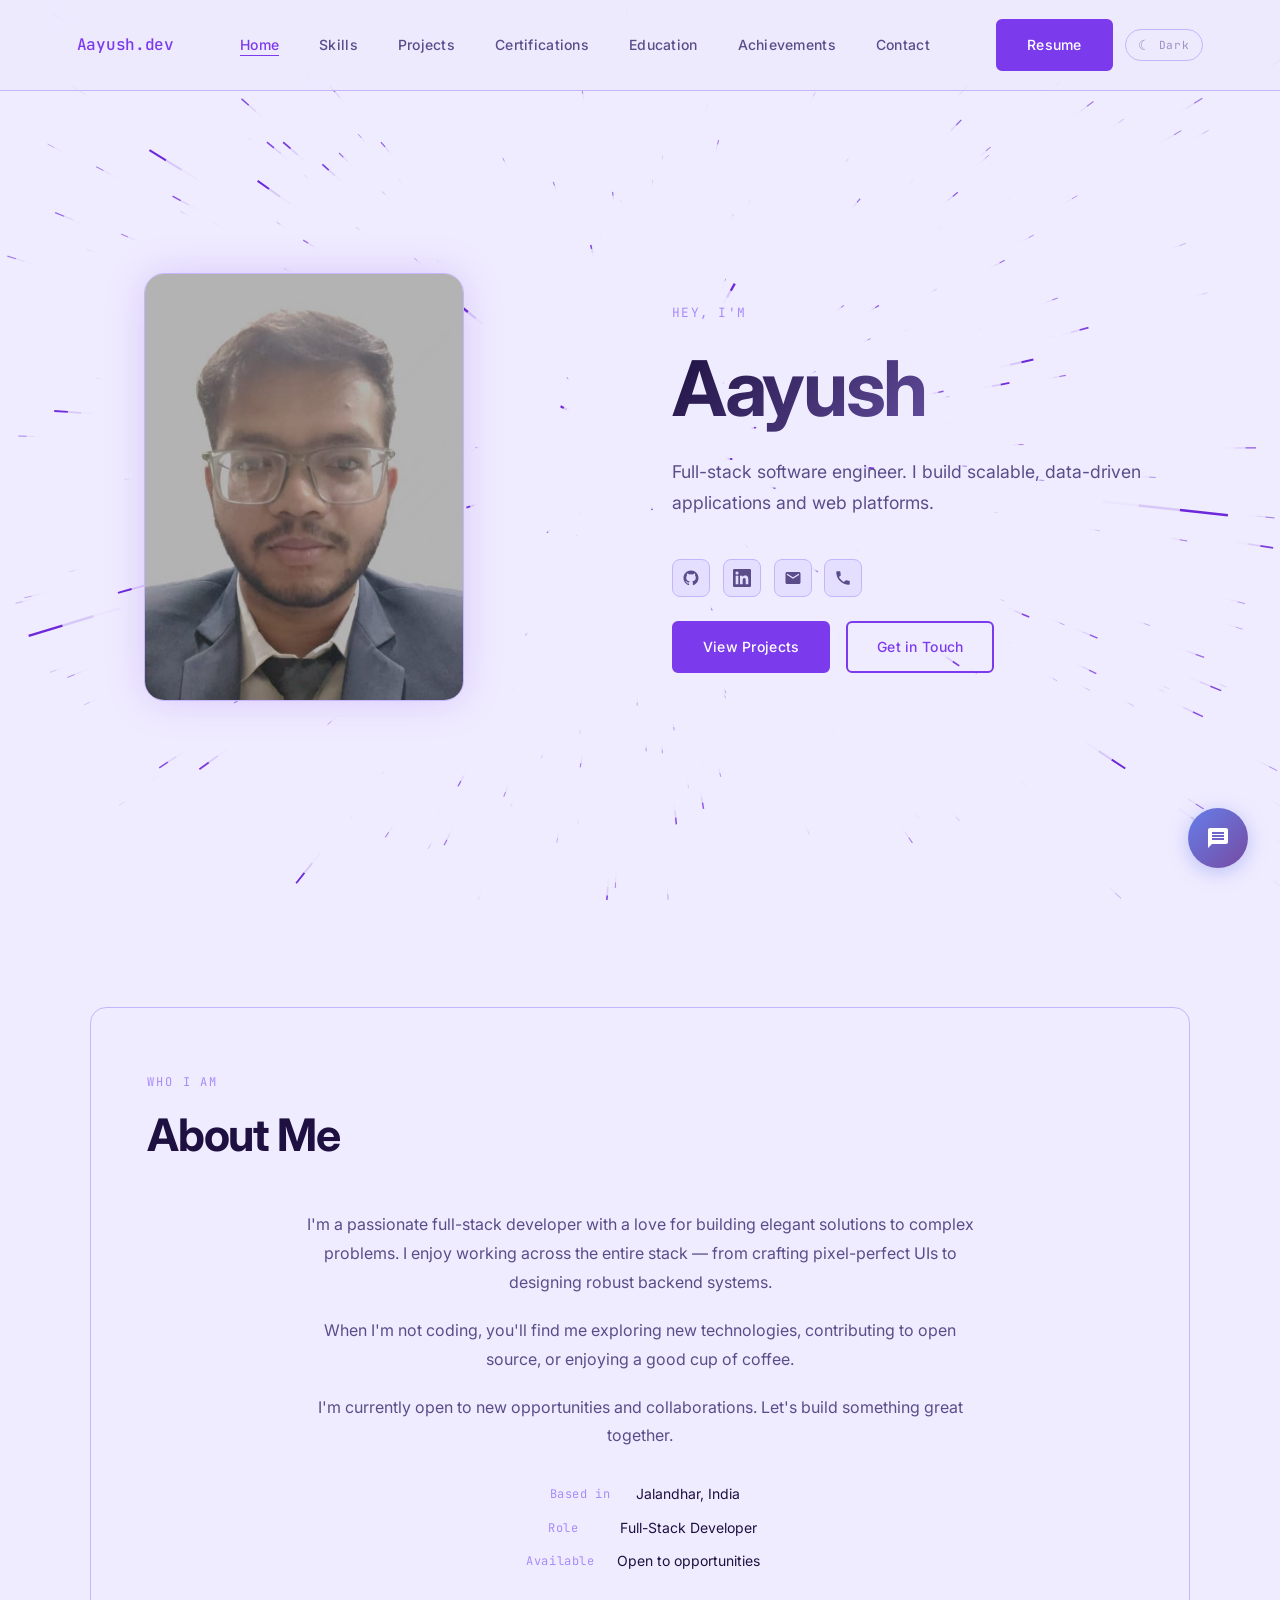
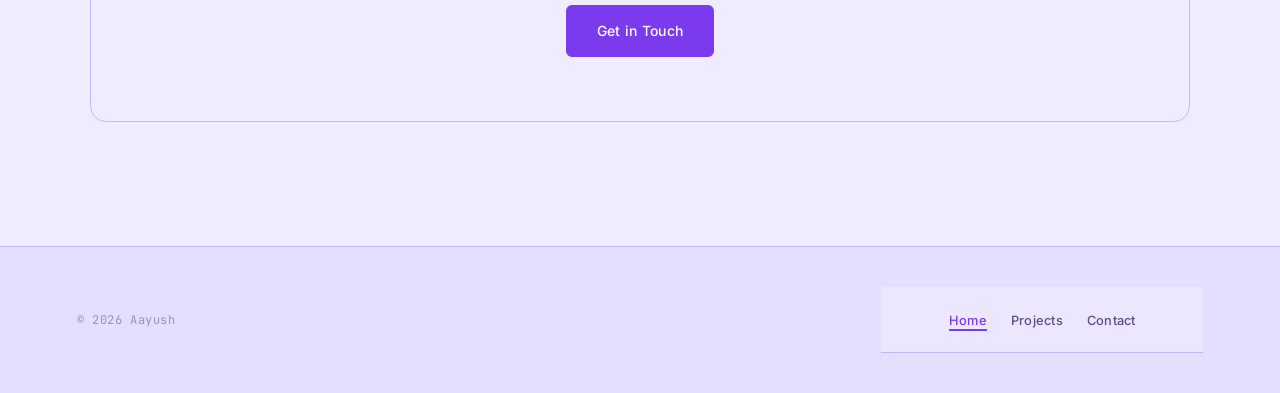
==== commit a3e7106c: "Update index.html" ====
--- a/index.html
+++ b/index.html
@@ -17,6 +17,8 @@
       <li><a href="skills.html">Skills</a></li>
       <li><a href="projects.html">Projects</a></li>
       <li><a href="certifications.html">Certifications</a></li>
+      <li><a href="education.html">Education</a></li>
+      <li><a href="achievements.html">Achievements</a></li>
       <li><a href="contact.html">Contact</a></li>
     </ul>
     <div style="display:flex; align-items:center; gap:0.8rem;">
@@ -35,9 +37,10 @@
   <section class="hero">
     <div class="hero-inner">
       <div class="hero-layout">
-        <div class="hero-photo" aria-label="Profile photo placeholder">
-          <img src="images/Hero.jpg" alt="Your Name">
-          
+        <div class="hero-photo-wrap">
+          <div class="hero-photo" aria-label="Profile photo placeholder">
+            <img src="images/Hero.jpg" alt="Your Name">
+          </div>
         </div>
         <div class="hero-text">
           <p class="hero-eyebrow">Hey, I'm</p>
--- a/css/style.css
+++ b/css/style.css
@@ -276,8 +276,7 @@
 
 .hero-photo {
   width: 100%;
-  aspect-ratio: 1;
-  max-width: 420px;
+  max-width: 320px;
   border-radius: 20px;
   border: 1px solid var(--border-solid);
   background: var(--bg2-glass);
@@ -288,13 +287,36 @@
   font-size: 6rem;
   overflow: hidden;
   justify-self: center;
-  box-shadow: 0 0 60px rgba(124, 58, 237, 0.2);
+  position: relative;
+  /* glow pulse */
+  box-shadow:
+    0 0 0 0 rgba(124, 58, 237, 0.5),
+    0 0 40px rgba(124, 58, 237, 0.2);
+  animation: hero-photo-pulse 3s ease-in-out infinite;
+}
+
+@keyframes hero-photo-pulse {
+  0%   { box-shadow: 0 0 0 0px rgba(124,58,237,0.45), 0 0 40px rgba(124,58,237,0.15); }
+  50%  { box-shadow: 0 0 0 12px rgba(124,58,237,0.0), 0 0 60px rgba(167,139,250,0.35); }
+  100% { box-shadow: 0 0 0 0px rgba(124,58,237,0.45), 0 0 40px rgba(124,58,237,0.15); }
+}
+
+/* floating drift */
+.hero-photo-wrap {
+  justify-self: center;
+  animation: hero-float 5s ease-in-out infinite;
+}
+
+@keyframes hero-float {
+  0%, 100% { transform: translateY(0); }
+  50%       { transform: translateY(-10px); }
 }
 
 .hero-photo img {
   width: 100%;
-  height: 100%;
-  object-fit: cover;
+  height: auto;
+  display: block;
+  object-fit: contain;
 }
 
 .scroll-hint {
@@ -1116,41 +1138,455 @@
   color: #fff;
 }
 
-/* ── WHATSAPP FLOATING BUTTON ── */
-.whatsapp-float {
+/* ── EDUCATION TIMELINE ── */
+.timeline {
+  max-width: 800px;
+  margin: 0 auto;
+  padding: 2rem 0;
+}
+
+.timeline-item {
+  display: flex;
+  margin-bottom: 3rem;
+  position: relative;
+}
+
+.timeline-marker {
+  flex: 0 0 80px;
+  display: flex;
+  justify-content: center;
+  padding-top: 1rem;
+}
+
+.timeline-dot {
+  width: 16px;
+  height: 16px;
+  background: linear-gradient(135deg, #667eea 0%, #764ba2 100%);
+  border-radius: 50%;
+  border: 3px solid var(--bg2);
+  position: relative;
+  z-index: 2;
+}
+
+.timeline-content {
+  flex: 1;
+  background: var(--bg2);
+  padding: 2rem;
+  border-radius: 12px;
+  box-shadow: 0 4px 20px rgba(0, 0, 0, 0.1);
+  border: 1px solid var(--border-solid);
+  position: relative;
+  transition: transform 0.3s ease, box-shadow 0.3s ease;
+}
+
+.timeline-content:hover {
+  transform: translateY(-2px);
+  box-shadow: 0 8px 30px rgba(0, 0, 0, 0.15);
+}
+
+.timeline-header {
+  display: flex;
+  justify-content: space-between;
+  align-items: flex-start;
+  margin-bottom: 1rem;
+  flex-wrap: wrap;
+  gap: 1rem;
+}
+
+.timeline-title {
+  font-size: 1.3rem;
+  font-weight: 600;
+  color: var(--text);
+  margin: 0;
+  flex: 1;
+}
+
+.timeline-date {
+  background: linear-gradient(135deg, #667eea 0%, #764ba2 100%);
+  color: white;
+  padding: 0.3rem 0.8rem;
+  border-radius: 20px;
+  font-size: 0.85rem;
+  font-weight: 500;
+  white-space: nowrap;
+}
+
+.timeline-body {
+  margin-bottom: 1.5rem;
+}
+
+.timeline-subtitle {
+  font-size: 1.1rem;
+  font-weight: 500;
+  color: var(--accent);
+  margin: 0 0 0.5rem 0;
+}
+
+.timeline-desc {
+  color: var(--text-muted);
+  line-height: 1.6;
+  margin-bottom: 1rem;
+}
+
+.timeline-tags {
+  display: flex;
+  flex-wrap: wrap;
+  gap: 0.5rem;
+}
+
+.timeline-tag {
+  background: var(--bg);
+  color: var(--text-muted);
+  padding: 0.3rem 0.6rem;
+  border-radius: 6px;
+  font-size: 0.8rem;
+  border: 1px solid var(--border-solid);
+}
+
+.timeline-percentage {
+  display: flex;
+  align-items: center;
+  gap: 0.5rem;
+  margin: 1rem 0;
+  padding: 0.5rem 1rem;
+  background: linear-gradient(135deg, #667eea 0%, #764ba2 100%);
+  border-radius: 8px;
+  align-self: flex-start;
+}
+
+.percentage-label {
+  font-size: 0.8rem;
+  color: rgba(255, 255, 255, 0.8);
+  font-weight: 500;
+}
+
+.percentage-value {
+  font-size: 1.1rem;
+  font-weight: 600;
+  color: white;
+}
+
+/* ── ACHIEVEMENTS GRID ── */
+.achievements-grid {
+  display: grid;
+  grid-template-columns: repeat(auto-fit, minmax(350px, 1fr));
+  gap: 2rem;
+  max-width: 1200px;
+  margin: 0 auto;
+  padding: 2rem 0;
+}
+
+.achievement-card {
+  background: var(--bg2);
+  border-radius: 16px;
+  padding: 2rem;
+  border: 1px solid var(--border-solid);
+  box-shadow: 0 4px 20px rgba(0, 0, 0, 0.1);
+  transition: transform 0.3s ease, box-shadow 0.3s ease;
+  display: flex;
+  gap: 1.5rem;
+  align-items: flex-start;
+}
+
+.achievement-card:hover {
+  transform: translateY(-4px);
+  box-shadow: 0 8px 30px rgba(0, 0, 0, 0.15);
+}
+
+.achievement-icon {
+  flex: 0 0 60px;
+  height: 60px;
+  background: linear-gradient(135deg, #667eea 0%, #764ba2 100%);
+  border-radius: 12px;
+  display: flex;
+  align-items: center;
+  justify-content: center;
+  font-size: 1.8rem;
+}
+
+.achievement-content {
+  flex: 1;
+}
+
+.achievement-title {
+  font-size: 1.2rem;
+  font-weight: 600;
+  color: var(--text);
+  margin: 0 0 0.8rem 0;
+}
+
+.achievement-desc {
+  color: var(--text-muted);
+  line-height: 1.6;
+  margin-bottom: 1rem;
+}
+
+.achievement-meta {
+  display: flex;
+  gap: 1rem;
+  flex-wrap: wrap;
+}
+
+.achievement-date {
+  background: var(--bg);
+  color: var(--text-muted);
+  padding: 0.3rem 0.6rem;
+  border-radius: 6px;
+  font-size: 0.8rem;
+  border: 1px solid var(--border-solid);
+}
+
+.achievement-org {
+  background: linear-gradient(135deg, #667eea 0%, #764ba2 100%);
+  color: white;
+  padding: 0.3rem 0.6rem;
+  border-radius: 6px;
+  font-size: 0.8rem;
+  font-weight: 500;
+}
+
+/* Dark mode support */
+[data-theme="dark"] .timeline-content,
+[data-theme="dark"] .achievement-card {
+  background: var(--bg2);
+  border-color: var(--border-solid);
+}
+
+[data-theme="dark"] .timeline-dot {
+  border-color: var(--bg2);
+}
+
+/* Mobile responsiveness */
+@media (max-width: 768px) {
+  .timeline-item {
+    flex-direction: column;
+    align-items: center;
+    text-align: center;
+  }
+  
+  .timeline-marker {
+    flex: none;
+    margin-bottom: 1rem;
+  }
+  
+  .timeline-header {
+    flex-direction: column;
+    align-items: center;
+    text-align: center;
+  }
+  
+  .achievements-grid {
+    grid-template-columns: 1fr;
+    gap: 1.5rem;
+    padding: 1rem 0;
+  }
+  
+  .achievement-card {
+    flex-direction: column;
+    text-align: center;
+  }
+  
+  .achievement-meta {
+    justify-content: center;
+  }
+}
+
+@media (max-width: 480px) {
+  .timeline {
+    padding: 1rem 0;
+  }
+  
+  .timeline-content {
+    padding: 1.5rem;
+  }
+  
+  .achievement-card {
+    padding: 1.5rem;
+  }
+  
+  .achievements-grid {
+    gap: 1rem;
+  }
+}
+
+/* ── AI CHATBOT FLOATING BUTTON ── */
+.contact-dialog {
+  position: fixed;
+  top: 50%;
+  left: 50%;
+  transform: translate(-50%, -50%);
+  width: 400px;
+  background: white;
+  border-radius: 12px;
+  box-shadow: 0 20px 60px rgba(0, 0, 0, 0.3);
+  z-index: 1001;
+  opacity: 0;
+  visibility: hidden;
+  transition: all 0.3s ease;
+}
+
+.contact-dialog.show {
+  opacity: 1;
+  visibility: visible;
+}
+
+.contact-dialog-header {
+  background: linear-gradient(135deg, #25D366 0%, #128C7E 100%);
+  color: white;
+  padding: 1.5rem;
+  border-radius: 12px 12px 0 0;
+  text-align: center;
+}
+
+.contact-dialog-header h3 {
+  font-size: 1.2rem;
+  font-weight: 600;
+  margin: 0;
+}
+
+.contact-dialog-body {
+  padding: 2rem;
+  text-align: center;
+}
+
+.contact-greeting {
+  color: #333;
+  font-size: 1rem;
+  line-height: 1.6;
+  margin-bottom: 1.5rem;
+}
+
+.contact-greeting .emoji {
+  font-size: 2rem;
+  display: block;
+  margin-bottom: 1rem;
+}
+
+.contact-buttons {
+  display: flex;
+  gap: 1rem;
+  justify-content: center;
+  flex-wrap: wrap;
+}
+
+.contact-btn-whatsapp {
+  background: #25D366;
+  color: white;
+  border: none;
+  border-radius: 8px;
+  padding: 0.8rem 1.5rem;
+  cursor: pointer;
+  font-size: 0.9rem;
+  font-weight: 500;
+  transition: background 0.2s;
+  text-decoration: none;
+  display: inline-flex;
+  align-items: center;
+  gap: 0.5rem;
+}
+
+.contact-btn-whatsapp:hover {
+  background: #128C7E;
+}
+
+.contact-btn-close {
+  background: #6b7280;
+  color: white;
+  border: none;
+  border-radius: 8px;
+  padding: 0.8rem 1.5rem;
+  cursor: pointer;
+  font-size: 0.9rem;
+  font-weight: 500;
+  transition: background 0.2s;
+}
+
+.contact-btn-close:hover {
+  background: #4b5563;
+}
+
+.contact-overlay {
+  position: fixed;
+  top: 0;
+  left: 0;
+  width: 100%;
+  height: 100%;
+  background: rgba(0, 0, 0, 0.5);
+  z-index: 1000;
+  opacity: 0;
+  visibility: hidden;
+  transition: all 0.3s ease;
+}
+
+.contact-overlay.show {
+  opacity: 1;
+  visibility: visible;
+}
+
+/* Dark mode support */
+[data-theme="dark"] .contact-dialog {
+  background: var(--bg2);
+  color: var(--text);
+}
+
+[data-theme="dark"] .contact-greeting {
+  color: var(--text);
+}
+
+@media (max-width: 480px) {
+  .contact-dialog {
+    width: 90%;
+    margin: 0 5%;
+  }
+  
+  .contact-dialog-body {
+    padding: 1.5rem;
+  }
+  
+  .contact-buttons {
+    flex-direction: column;
+  }
+  
+  .contact-btn-whatsapp,
+  .contact-btn-close {
+    width: 100%;
+  }
+}
+.ai-chat-float {
   position: fixed;
   bottom: 2rem;
   right: 2rem;
   width: 60px;
   height: 60px;
-  background: #25D366;
+  background: linear-gradient(135deg, #667eea 0%, #764ba2 100%);
   border-radius: 50%;
   display: flex;
   align-items: center;
   justify-content: center;
   cursor: pointer;
-  box-shadow: 0 4px 20px rgba(37, 211, 102, 0.4);
+  box-shadow: 0 4px 20px rgba(102, 126, 234, 0.4);
   transition: transform 0.3s, box-shadow 0.3s;
   z-index: 1000;
 }
 
-.whatsapp-float:hover {
+.ai-chat-float:hover {
   transform: scale(1.1);
-  box-shadow: 0 6px 25px rgba(37, 211, 102, 0.5);
-}
-
-.whatsapp-float svg {
-  width: 30px;
-  height: 30px;
-  fill: white;
-}
-
-/* ── WHATSAPP DIALOG BOX ── */
-.whatsapp-dialog {
+  box-shadow: 0 6px 25px rgba(102, 126, 234, 0.5);
+}
+
+.ai-chat-float svg {
+  width: 24px;
+  height: 24px;
+  color: white;
+  fill: currentColor;
+}
+
+.ai-chat-dialog {
   position: fixed;
   bottom: 6rem;
   right: 2rem;
-  width: 320px;
+  width: 350px;
+  height: 500px;
   background: white;
   border-radius: 12px;
   box-shadow: 0 10px 40px rgba(0, 0, 0, 0.2);
@@ -1159,16 +1595,18 @@
   visibility: hidden;
   transform: translateY(20px);
   transition: all 0.3s ease;
-}
-
-.whatsapp-dialog.show {
+  display: flex;
+  flex-direction: column;
+}
+
+.ai-chat-dialog.show {
   opacity: 1;
   visibility: visible;
   transform: translateY(0);
 }
 
-.whatsapp-dialog-header {
-  background: #25D366;
+.ai-chat-header {
+  background: linear-gradient(135deg, #667eea 0%, #764ba2 100%);
   color: white;
   padding: 1rem 1.2rem;
   border-radius: 12px 12px 0 0;
@@ -1177,13 +1615,29 @@
   align-items: center;
 }
 
-.whatsapp-dialog-header h3 {
+.ai-chat-header h3 {
   font-size: 1rem;
   font-weight: 600;
   margin: 0;
-}
-
-.whatsapp-close-btn {
+  display: flex;
+  align-items: center;
+  gap: 0.5rem;
+}
+
+.ai-status-dot {
+  width: 8px;
+  height: 8px;
+  background: #4ade80;
+  border-radius: 50%;
+  animation: pulse 2s infinite;
+}
+
+@keyframes pulse {
+  0%, 100% { opacity: 1; }
+  50% { opacity: 0.5; }
+}
+
+.ai-close-btn {
   background: none;
   border: none;
   color: white;
@@ -1199,27 +1653,75 @@
   transition: background 0.2s;
 }
 
-.whatsapp-close-btn:hover {
+.ai-close-btn:hover {
   background: rgba(255, 255, 255, 0.2);
 }
 
-.whatsapp-dialog-body {
-  padding: 1.2rem;
-}
-
-.whatsapp-greeting {
+.ai-chat-body {
+  flex: 1;
+  padding: 1rem;
+  overflow-y: auto;
+  display: flex;
+  flex-direction: column;
+  gap: 0.5rem;
+}
+
+.ai-message {
+  max-width: 80%;
+  padding: 0.7rem 1rem;
+  border-radius: 12px;
+  font-size: 0.9rem;
+  line-height: 1.4;
+}
+
+.ai-message.bot {
+  background: #f3f4f6;
   color: #333;
-  font-size: 0.9rem;
-  line-height: 1.5;
-  margin-bottom: 1rem;
-}
-
-.whatsapp-input-group {
+  align-self: flex-start;
+  border-bottom-left-radius: 4px;
+}
+
+.ai-message.user {
+  background: linear-gradient(135deg, #667eea 0%, #764ba2 100%);
+  color: white;
+  align-self: flex-end;
+  border-bottom-right-radius: 4px;
+}
+
+.ai-typing {
+  display: flex;
+  gap: 0.3rem;
+  padding: 0.7rem 1rem;
+  background: #f3f4f6;
+  border-radius: 12px;
+  border-bottom-left-radius: 4px;
+  max-width: 60px;
+}
+
+.ai-typing-dot {
+  width: 6px;
+  height: 6px;
+  background: #667eea;
+  border-radius: 50%;
+  animation: typing 1.4s infinite;
+}
+
+.ai-typing-dot:nth-child(2) { animation-delay: 0.2s; }
+.ai-typing-dot:nth-child(3) { animation-delay: 0.4s; }
+
+@keyframes typing {
+  0%, 60%, 100% { transform: translateY(0); }
+  30% { transform: translateY(-10px); }
+}
+
+.ai-chat-input-group {
+  padding: 1rem;
+  border-top: 1px solid #e5e7eb;
   display: flex;
   gap: 0.5rem;
 }
 
-.whatsapp-input {
+.ai-chat-input {
   flex: 1;
   padding: 0.7rem;
   border: 1px solid #ddd;
@@ -1228,16 +1730,16 @@
   font-family: inherit;
   resize: none;
   min-height: 40px;
-  max-height: 100px;
-}
-
-.whatsapp-input:focus {
+  max-height: 80px;
+}
+
+.ai-chat-input:focus {
   outline: none;
-  border-color: #25D366;
-}
-
-.whatsapp-send-btn {
-  background: #25D366;
+  border-color: #667eea;
+}
+
+.ai-send-btn {
+  background: linear-gradient(135deg, #667eea 0%, #764ba2 100%);
   color: white;
   border: none;
   border-radius: 8px;
@@ -1245,51 +1747,63 @@
   cursor: pointer;
   font-size: 0.85rem;
   font-weight: 500;
-  transition: background 0.2s;
+  transition: transform 0.2s;
   white-space: nowrap;
 }
 
-.whatsapp-send-btn:hover {
-  background: #128C7E;
+.ai-send-btn:hover {
+  transform: scale(1.05);
+}
+
+.ai-send-btn:disabled {
+  opacity: 0.6;
+  cursor: not-allowed;
+  transform: none;
 }
 
 /* Dark mode support */
-[data-theme="dark"] .whatsapp-dialog {
+[data-theme="dark"] .ai-chat-dialog {
   background: var(--bg2);
   color: var(--text);
 }
 
-[data-theme="dark"] .whatsapp-dialog-header {
-  background: #25D366;
-}
-
-[data-theme="dark"] .whatsapp-greeting {
+[data-theme="dark"] .ai-chat-header {
+  background: linear-gradient(135deg, #667eea 0%, #764ba2 100%);
+}
+
+[data-theme="dark"] .ai-message.bot {
+  background: var(--bg);
   color: var(--text);
 }
 
-[data-theme="dark"] .whatsapp-input {
+[data-theme="dark"] .ai-chat-input-group {
+  border-top-color: var(--border-solid);
+}
+
+[data-theme="dark"] .ai-chat-input {
   background: var(--bg);
   border-color: var(--border-solid);
   color: var(--text);
 }
 
 @media (max-width: 480px) {
-  .whatsapp-float {
+  .ai-chat-float {
     bottom: 1.5rem;
     right: 1.5rem;
     width: 50px;
     height: 50px;
   }
   
-  .whatsapp-float svg {
+  .ai-chat-float svg {
     width: 25px;
     height: 25px;
   }
   
-  .whatsapp-dialog {
+  .ai-chat-dialog {
     right: 1.5rem;
     bottom: 5.5rem;
-    width: 280px;
+    width: 300px;
+    height: 450px;
   }
 }
 
@@ -1300,11 +1814,10 @@
   display: flex;
   justify-content: space-between;
   align-items: center;
-  flex-wrap: wrap;
-  gap: 1rem;
   background: var(--bg2);
   position: relative;
   z-index: 1;
+  min-height: 80px;
 }
 
 footer p {
@@ -1312,10 +1825,32 @@
   font-size: 0.75rem;
   color: var(--text-faint);
   letter-spacing: 0.05em;
-}
-
-footer nav ul { gap: 1.5rem; }
-footer nav ul a { font-size: 0.8rem; }
+  margin: 0;
+  flex-shrink: 0;
+}
+
+footer nav {
+  flex-shrink: 0;
+}
+
+footer nav ul {
+  display: flex;
+  gap: 1.5rem;
+  margin: 0;
+  padding: 0;
+  list-style: none;
+}
+
+footer nav ul a {
+  font-size: 0.8rem;
+  color: var(--text-muted);
+  text-decoration: none;
+  transition: color 0.3s ease;
+}
+
+footer nav ul a:hover {
+  color: var(--accent);
+}
 
 /* ── TOAST ── */
 .toast {
@@ -1376,8 +1911,12 @@
     gap: 2.5rem;
   }
 
+  .hero-photo-wrap {
+    justify-self: center;
+  }
+
   .hero-photo {
-    max-width: 260px;
+    max-width: 240px;
     font-size: 4rem;
     justify-self: center;
   }
@@ -1400,3 +1939,118 @@
   }
 }
 
+/* ── WHATSAPP WIDGET ── */
+.whatsapp-float,
+.whatsapp-dialog {
+  position: fixed;
+  z-index: 9999;
+}
+
+.whatsapp-float {
+  bottom: 2rem;
+  right: 2rem;
+  width: 52px;
+  height: 52px;
+  background: #25d366;
+  border-radius: 50%;
+  display: flex;
+  align-items: center;
+  justify-content: center;
+  cursor: pointer;
+  box-shadow: 0 4px 16px rgba(37, 211, 102, 0.4);
+  transition: transform 0.2s, box-shadow 0.2s;
+}
+
+.whatsapp-float:hover {
+  transform: scale(1.1);
+  box-shadow: 0 6px 24px rgba(37, 211, 102, 0.5);
+}
+
+.whatsapp-float svg {
+  width: 28px;
+  height: 28px;
+  fill: #fff;
+}
+
+.whatsapp-dialog {
+  bottom: 5.5rem;
+  right: 2rem;
+  width: 300px;
+  background: var(--bg2);
+  border: 1px solid var(--border-solid);
+  border-radius: 16px;
+  overflow: hidden;
+  box-shadow: 0 8px 32px rgba(0,0,0,0.2);
+  display: none;
+}
+
+.whatsapp-dialog.open { display: block; }
+
+.whatsapp-dialog-header {
+  background: #25d366;
+  padding: 0.9rem 1.2rem;
+  display: flex;
+  justify-content: space-between;
+  align-items: center;
+}
+
+.whatsapp-dialog-header h3 {
+  color: #fff;
+  font-size: 0.95rem;
+  font-weight: 600;
+}
+
+.whatsapp-close-btn {
+  background: none;
+  border: none;
+  color: #fff;
+  font-size: 1.2rem;
+  cursor: pointer;
+  line-height: 1;
+  padding: 0;
+}
+
+.whatsapp-dialog-body {
+  padding: 1.2rem;
+  display: flex;
+  flex-direction: column;
+  gap: 1rem;
+}
+
+.whatsapp-greeting {
+  font-size: 0.875rem;
+  color: var(--text-muted);
+  line-height: 1.6;
+}
+
+.whatsapp-input-group {
+  display: flex;
+  gap: 0.5rem;
+}
+
+.whatsapp-input {
+  flex: 1;
+  background: var(--bg);
+  border: 1px solid var(--border-solid);
+  border-radius: 8px;
+  padding: 0.5rem 0.75rem;
+  color: var(--text);
+  font-size: 0.85rem;
+  font-family: var(--sans);
+  resize: none;
+  outline: none;
+}
+
+.whatsapp-send-btn {
+  background: #25d366;
+  color: #fff;
+  border: none;
+  border-radius: 8px;
+  padding: 0.5rem 0.9rem;
+  font-size: 0.8rem;
+  font-weight: 600;
+  cursor: pointer;
+  transition: background 0.2s;
+}
+
+.whatsapp-send-btn:hover { background: #1ebe5d; }
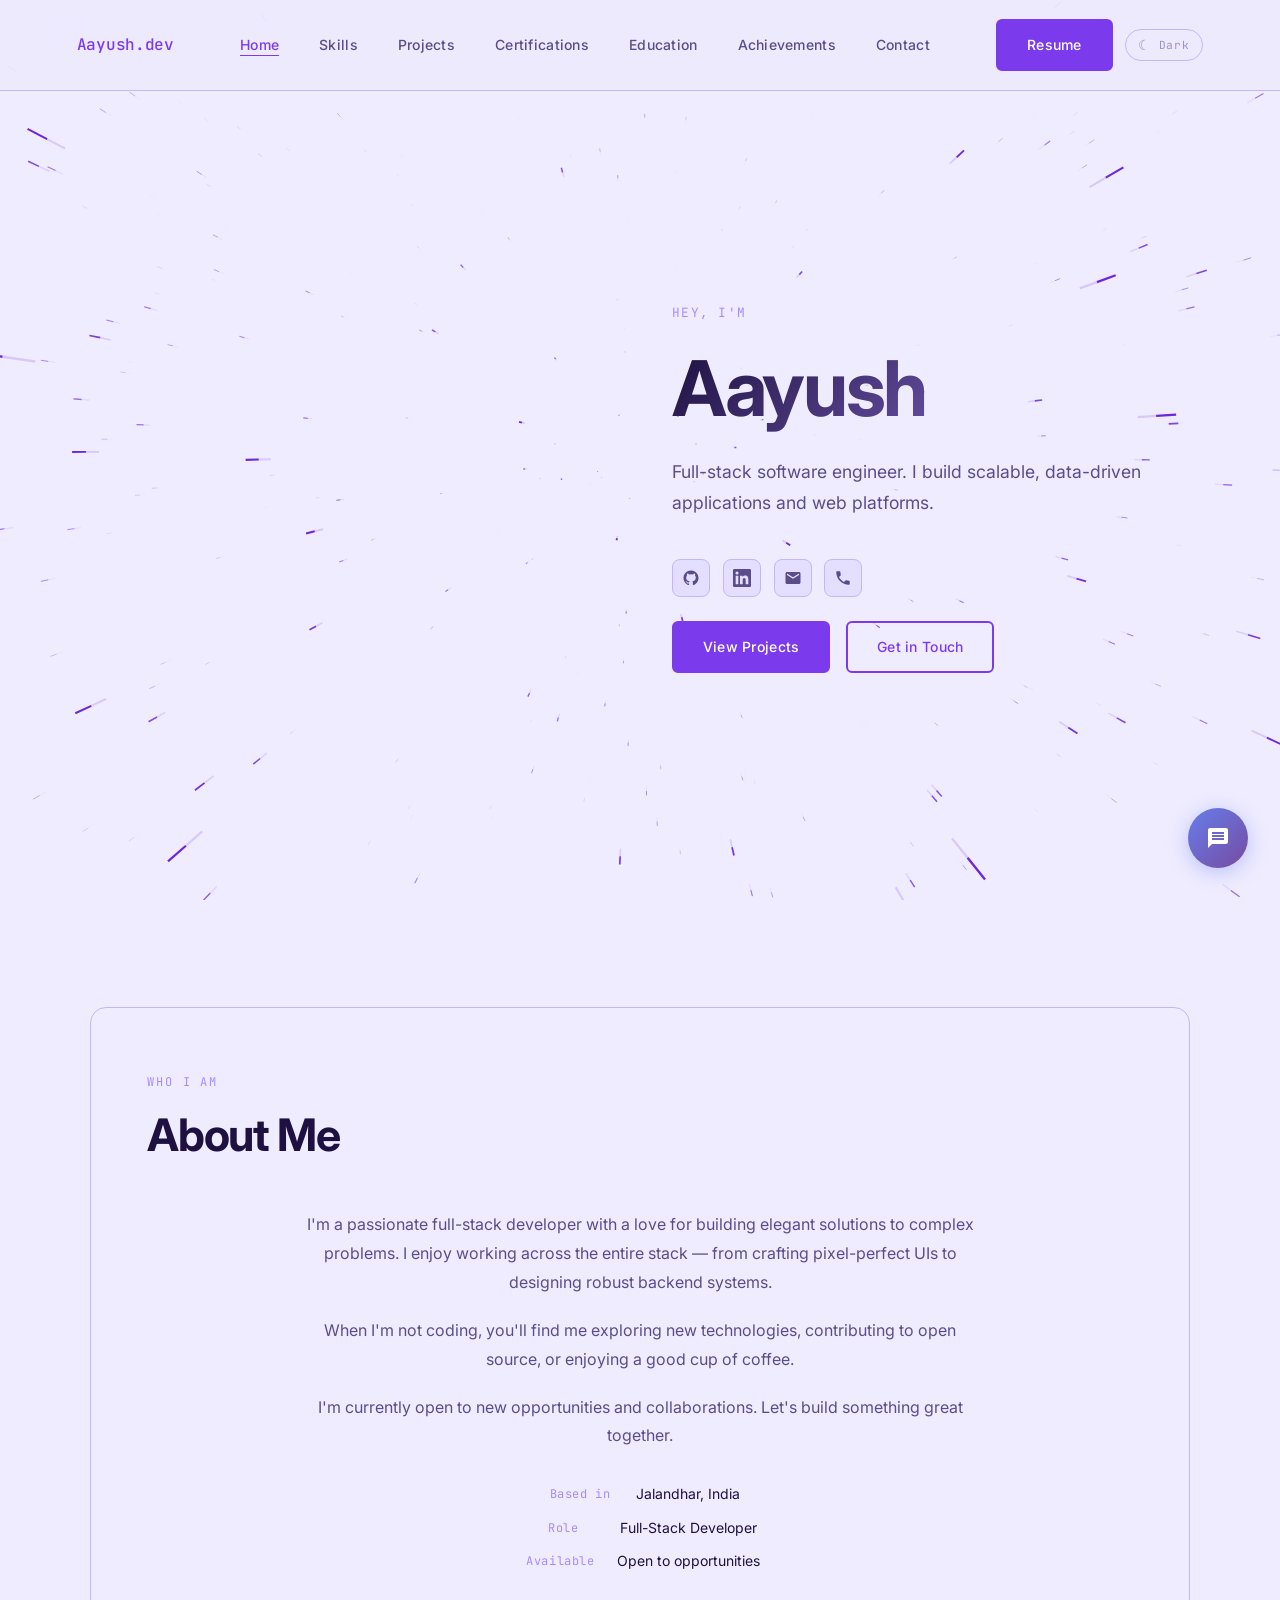
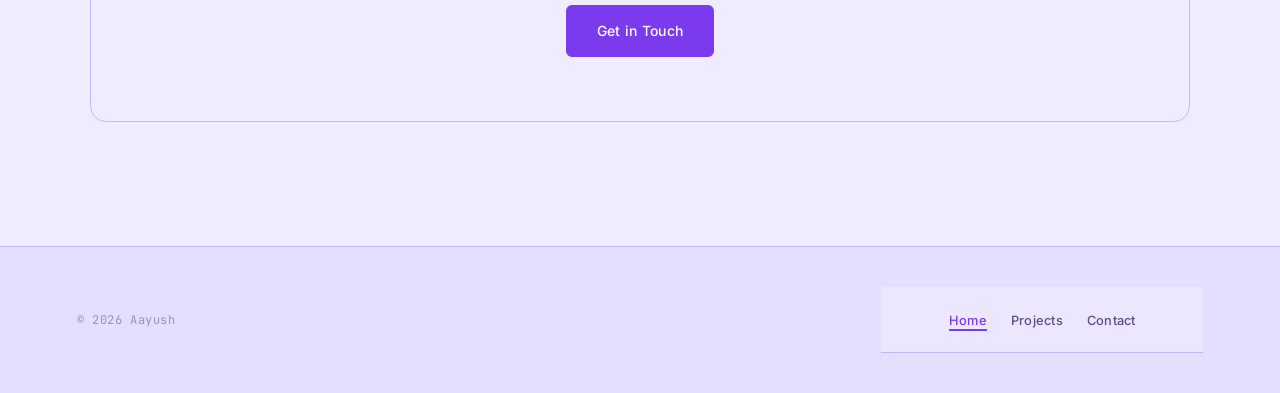
==== commit 3077da25: "Update index.html" ====
--- a/index.html
+++ b/index.html
@@ -38,9 +38,9 @@
     <div class="hero-inner">
       <div class="hero-layout">
         <div class="hero-photo-wrap">
-          <div class="hero-photo" aria-label="Profile photo placeholder">
+          <!-- <div class="hero-photo" aria-label="Profile photo placeholder">
             <img src="images/Hero.jpg" alt="Your Name">
-          </div>
+          </div> -->
         </div>
         <div class="hero-text">
           <p class="hero-eyebrow">Hey, I'm</p>
